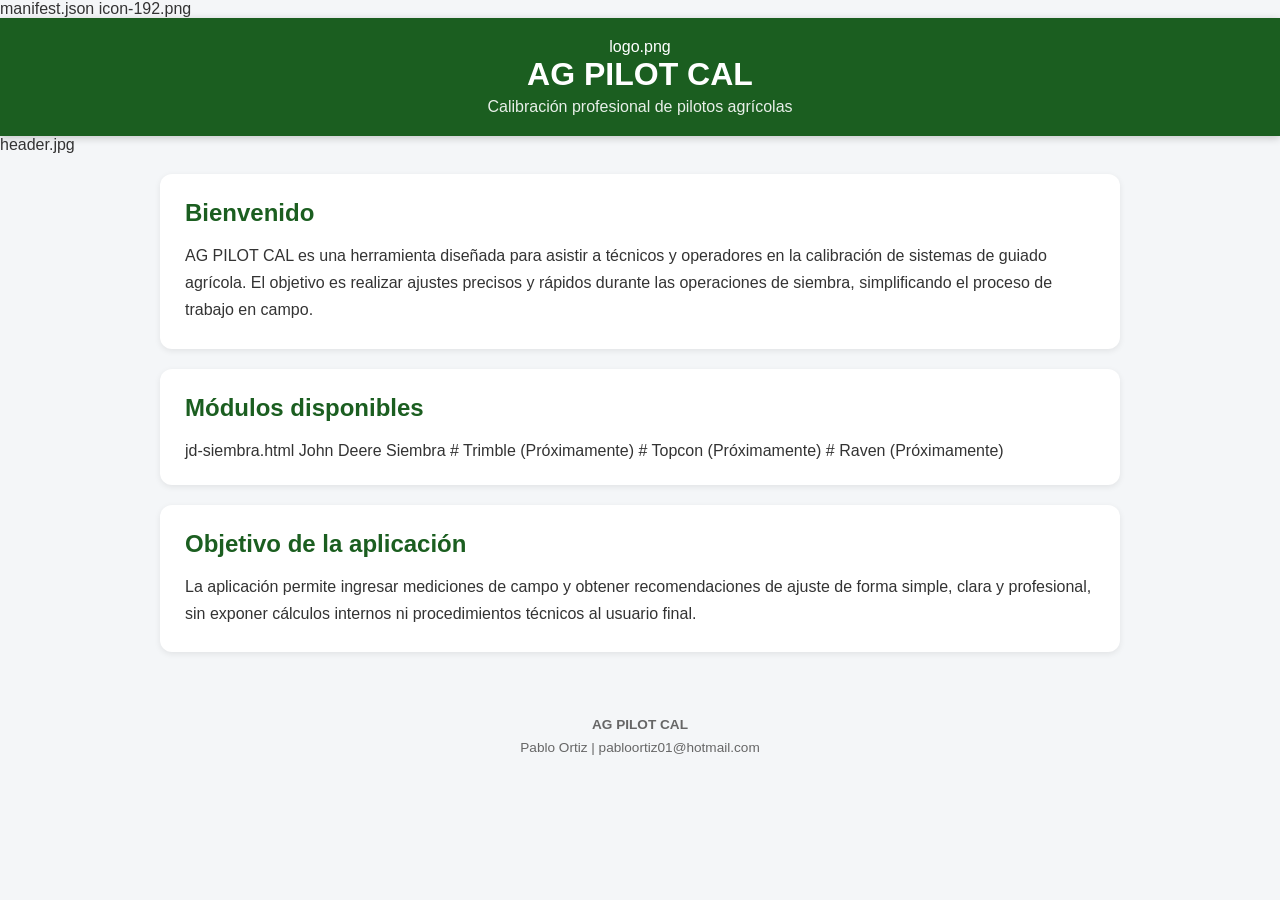
==== index.html @ e111115f "Refactor index.html for improved layout and styling Updated HTML structure and styles for AG PILOT C" ====
<!DOCTYPE html>
<html lang="es">
<head>
    <meta charset="UTF-8">
    <meta name="viewport" content="width=device-width, initial-scale=1.0">

    <title>AG PILOT CAL</title>

    <meta name="description" content="Herramienta profesional para calibración de pilotos agrícolas">
    <meta name="theme-color" content="#1b5e20">

    manifest.json
    icon-192.png

    <style>
        *{
            margin:0;
            padding:0;
            box-sizing:border-box;
        }

        body{
            font-family: Arial, Helvetica, sans-serif;
            background:#f4f6f8;
            color:#333;
        }

        header{
            background:#1b5e20;
            color:white;
            text-align:center;
            padding:20px;
            box-shadow:0 2px 8px rgba(0,0,0,0.2);
        }

        .logo{
            width:100px;
            height:auto;
            margin-bottom:10px;
        }

        header h1{
            font-size:2rem;
            margin-bottom:5px;
        }

        header p{
            font-size:1rem;
            opacity:0.9;
        }

        .hero{
            width:100%;
            max-height:350px;
            object-fit:cover;
            display:block;
        }

        main{
            max-width:1000px;
            margin:auto;
            padding:20px;
        }

        .card{
            background:white;
            border-radius:12px;
            padding:25px;
            margin-bottom:20px;
            box-shadow:0 2px 6px rgba(0,0,0,0.08);
        }

        .card h2{
            color:#1b5e20;
            margin-bottom:15px;
        }

        .card p{
            line-height:1.7;
        }

        .buttons{
            display:grid;
            grid-template-columns:repeat(auto-fit,minmax(250px,1fr));
            gap:15px;
            margin-top:20px;
        }

        .btn{
            display:block;
            text-decoration:none;
            text-align:center;
            background:#2e7d32;
            color:white;
            padding:18px;
            border-radius:10px;
            font-weight:bold;
            transition:0.3s;
        }

        .btn:hover{
            background:#1b5e20;
        }

        .btn.disabled{
            background:#9e9e9e;
            cursor:not-allowed;
        }

        footer{
            text-align:center;
            padding:25px;
            color:#666;
            font-size:0.85rem;
        }

        .contact{
            margin-top:8px;
        }

        @media(max-width:768px){

            header h1{
                font-size:1.6rem;
            }

            .card{
                padding:20px;
            }

        }
    </style>
</head>
<body>

<header>

    logo.png

    <h1>AG PILOT CAL</h1>

    <p>Calibración profesional de pilotos agrícolas</p>

</header>

header.jpg

<main>

    <section class="card">

        <h2>Bienvenido</h2>

        <p>
            AG PILOT CAL es una herramienta diseñada para asistir a técnicos
            y operadores en la calibración de sistemas de guiado agrícola.
            El objetivo es realizar ajustes precisos y rápidos durante las
            operaciones de siembra, simplificando el proceso de trabajo en campo.
        </p>

    </section>

    <section class="card">

        <h2>Módulos disponibles</h2>

        <div class="buttons">

            jd-siembra.html
                John Deere Siembra
            </a>

            #
                Trimble (Próximamente)
            </a>

            #
                Topcon (Próximamente)
            </a>

            #
                Raven (Próximamente)
            </a>

        </div>

    </section>

    <section class="card">

        <h2>Objetivo de la aplicación</h2>

        <p>
            La aplicación permite ingresar mediciones de campo y obtener
            recomendaciones de ajuste de forma simple, clara y profesional,
            sin exponer cálculos internos ni procedimientos técnicos al usuario final.
        </p>

    </section>

</main>

<footer>

    <div><strong>AG PILOT CAL</strong></div>

    <div class="contact">
        Pablo Ortiz | pabloortiz01@hotmail.com
    </div>

</footer>

<script>

if ('serviceWorker' in navigator) {
    window.addEventListener('load', () => {
        navigator.serviceWorker.register('./service-worker.js');
    });
}

</script>

</body>
</html>
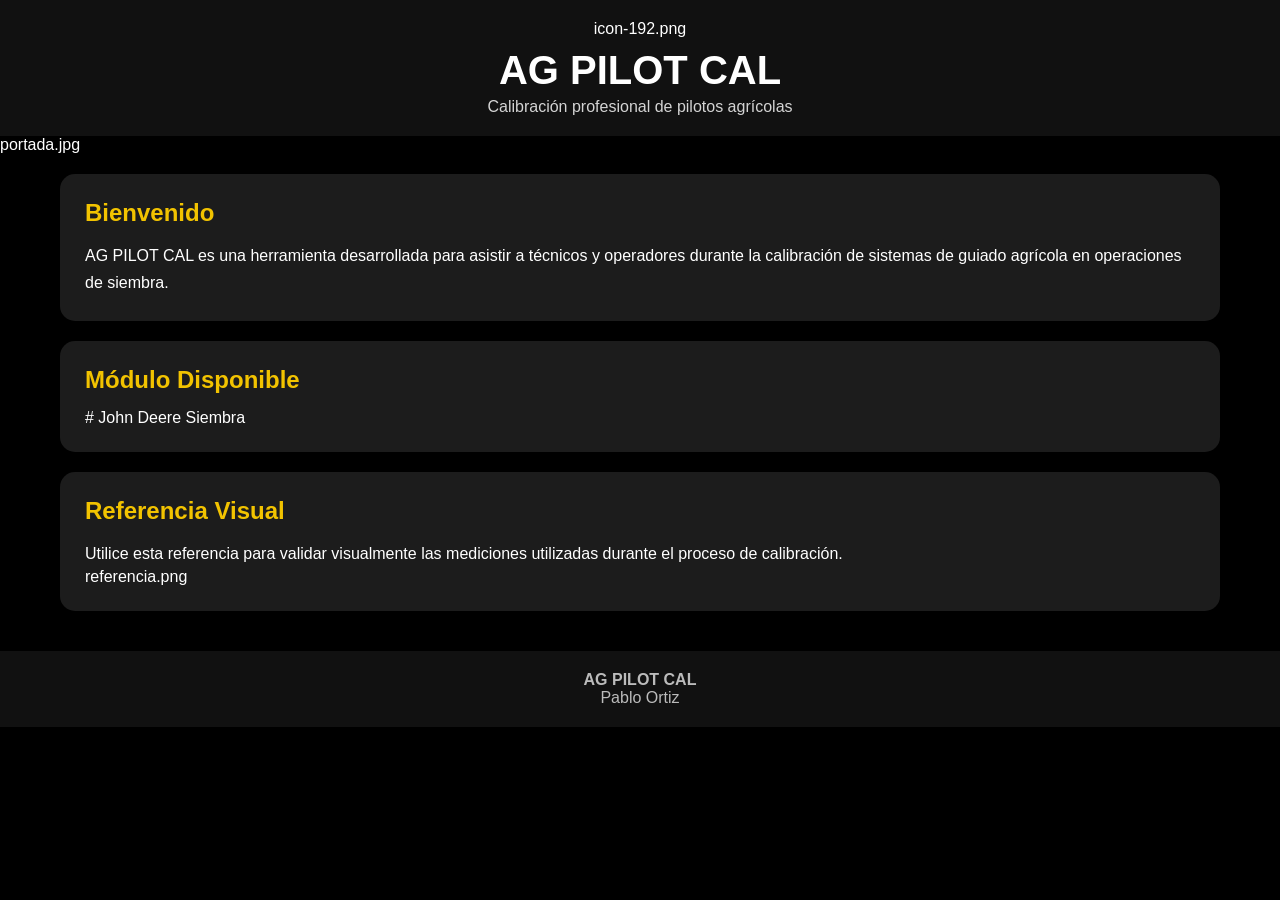
==== commit ad54b9f7: "Update index.html" ====
--- a/index.html
+++ b/index.html
@@ -1,223 +1,170 @@
 <!DOCTYPE html>
 <html lang="es">
 <head>
-    <meta charset="UTF-8">
-    <meta name="viewport" content="width=device-width, initial-scale=1.0">
+<meta charset="UTF-8">
+<meta name="viewport" content="width=device-width, initial-scale=1.0">
 
-    <title>AG PILOT CAL</title>
+<title>AG PILOT CAL</title>
 
-    <meta name="description" content="Herramienta profesional para calibración de pilotos agrícolas">
-    <meta name="theme-color" content="#1b5e20">
+<meta name="description" content="Herramienta profesional para calibración de pilotos agrícolas">
+<meta name="theme-color" content="#1b5e20">
 
-    manifest.json
-    icon-192.png
+<link rel="manifest" href="manifest.json">
+<link rel="icon" href="icon-192.png">
 
-    <style>
-        *{
-            margin:0;
-            padding:0;
-            box-sizing:border-box;
-        }
+<style>
+*{
+    margin:0;
+    padding:0;
+    box-sizing:border-box;
+}
 
-        body{
-            font-family: Arial, Helvetica, sans-serif;
-            background:#f4f6f8;
-            color:#333;
-        }
+body{
+    font-family:Arial,Helvetica,sans-serif;
+    background:#000;
+    color:#fff;
+}
 
-        header{
-            background:#1b5e20;
-            color:white;
-            text-align:center;
-            padding:20px;
-            box-shadow:0 2px 8px rgba(0,0,0,0.2);
-        }
+header{
+    text-align:center;
+    background:#111;
+    padding:20px;
+}
 
-        .logo{
-            width:100px;
-            height:auto;
-            margin-bottom:10px;
-        }
+.logo{
+    width:120px;
+    border-radius:20px;
+}
 
-        header h1{
-            font-size:2rem;
-            margin-bottom:5px;
-        }
+h1{
+    margin-top:10px;
+    font-size:2.5rem;
+}
 
-        header p{
-            font-size:1rem;
-            opacity:0.9;
-        }
+.subtitulo{
+    color:#d4d4d4;
+    margin-top:5px;
+}
 
-        .hero{
-            width:100%;
-            max-height:350px;
-            object-fit:cover;
-            display:block;
-        }
+.portada{
+    width:100%;
+    display:block;
+}
 
-        main{
-            max-width:1000px;
-            margin:auto;
-            padding:20px;
-        }
+main{
+    max-width:1200px;
+    margin:auto;
+    padding:20px;
+}
 
-        .card{
-            background:white;
-            border-radius:12px;
-            padding:25px;
-            margin-bottom:20px;
-            box-shadow:0 2px 6px rgba(0,0,0,0.08);
-        }
+.card{
+    background:#1c1c1c;
+    border-radius:15px;
+    padding:25px;
+    margin-bottom:20px;
+}
 
-        .card h2{
-            color:#1b5e20;
-            margin-bottom:15px;
-        }
+.card h2{
+    color:#f2c300;
+    margin-bottom:15px;
+}
 
-        .card p{
-            line-height:1.7;
-        }
+.card p{
+    line-height:1.7;
+}
 
-        .buttons{
-            display:grid;
-            grid-template-columns:repeat(auto-fit,minmax(250px,1fr));
-            gap:15px;
-            margin-top:20px;
-        }
+.boton{
+    display:block;
+    width:100%;
+    text-align:center;
+    background:#f2c300;
+    color:#000;
+    text-decoration:none;
+    font-weight:bold;
+    padding:18px;
+    border-radius:10px;
+    margin-top:15px;
+    font-size:1.1rem;
+}
 
-        .btn{
-            display:block;
-            text-decoration:none;
-            text-align:center;
-            background:#2e7d32;
-            color:white;
-            padding:18px;
-            border-radius:10px;
-            font-weight:bold;
-            transition:0.3s;
-        }
+.referencia{
+    width:100%;
+    border-radius:10px;
+    margin-top:20px;
+}
 
-        .btn:hover{
-            background:#1b5e20;
-        }
+footer{
+    text-align:center;
+    padding:20px;
+    color:#bbb;
+    background:#111;
+}
+</style>
+</head>
 
-        .btn.disabled{
-            background:#9e9e9e;
-            cursor:not-allowed;
-        }
-
-        footer{
-            text-align:center;
-            padding:25px;
-            color:#666;
-            font-size:0.85rem;
-        }
-
-        .contact{
-            margin-top:8px;
-        }
-
-        @media(max-width:768px){
-
-            header h1{
-                font-size:1.6rem;
-            }
-
-            .card{
-                padding:20px;
-            }
-
-        }
-    </style>
-</head>
 <body>
 
 <header>
 
-    logo.png
+icon-192.png
 
-    <h1>AG PILOT CAL</h1>
+<h1>AG PILOT CAL</h1>
 
-    <p>Calibración profesional de pilotos agrícolas</p>
+<p class="subtitulo">
+Calibración profesional de pilotos agrícolas
+</p>
 
 </header>
 
-header.jpg
+portada.jpg
 
 <main>
 
-    <section class="card">
+<div class="card">
 
-        <h2>Bienvenido</h2>
+<h2>Bienvenido</h2>
 
-        <p>
-            AG PILOT CAL es una herramienta diseñada para asistir a técnicos
-            y operadores en la calibración de sistemas de guiado agrícola.
-            El objetivo es realizar ajustes precisos y rápidos durante las
-            operaciones de siembra, simplificando el proceso de trabajo en campo.
-        </p>
+<p>
+AG PILOT CAL es una herramienta desarrollada para asistir a técnicos y operadores durante la calibración de sistemas de guiado agrícola en operaciones de siembra.
+</p>
 
-    </section>
+</div>
 
-    <section class="card">
+<div class="card">
 
-        <h2>Módulos disponibles</h2>
+<h2>Módulo Disponible</h2>
 
-        <div class="buttons">
+#
+John Deere Siembra
+</a>
 
-            jd-siembra.html
-                John Deere Siembra
-            </a>
+</div>
 
-            #
-                Trimble (Próximamente)
-            </a>
+<div class="card">
 
-            #
-                Topcon (Próximamente)
-            </a>
+<h2>Referencia Visual</h2>
 
-            #
-                Raven (Próximamente)
-            </a>
+<p>
+Utilice esta referencia para validar visualmente las mediciones utilizadas durante el proceso de calibración.
+</p>
 
-        </div>
+referencia.png
 
-    </section>
-
-    <section class="card">
-
-        <h2>Objetivo de la aplicación</h2>
-
-        <p>
-            La aplicación permite ingresar mediciones de campo y obtener
-            recomendaciones de ajuste de forma simple, clara y profesional,
-            sin exponer cálculos internos ni procedimientos técnicos al usuario final.
-        </p>
-
-    </section>
+</div>
 
 </main>
 
 <footer>
 
-    <div><strong>AG PILOT CAL</strong></div>
-
-    <div class="contact">
-        Pablo Ortiz | pabloortiz01@hotmail.com
-    </div>
+<strong>AG PILOT CAL</strong><br>
+Pablo Ortiz
 
 </footer>
 
 <script>
-
 if ('serviceWorker' in navigator) {
-    window.addEventListener('load', () => {
-        navigator.serviceWorker.register('./service-worker.js');
-    });
+    navigator.serviceWorker.register('service-worker.js');
 }
-
 </script>
 
 </body>
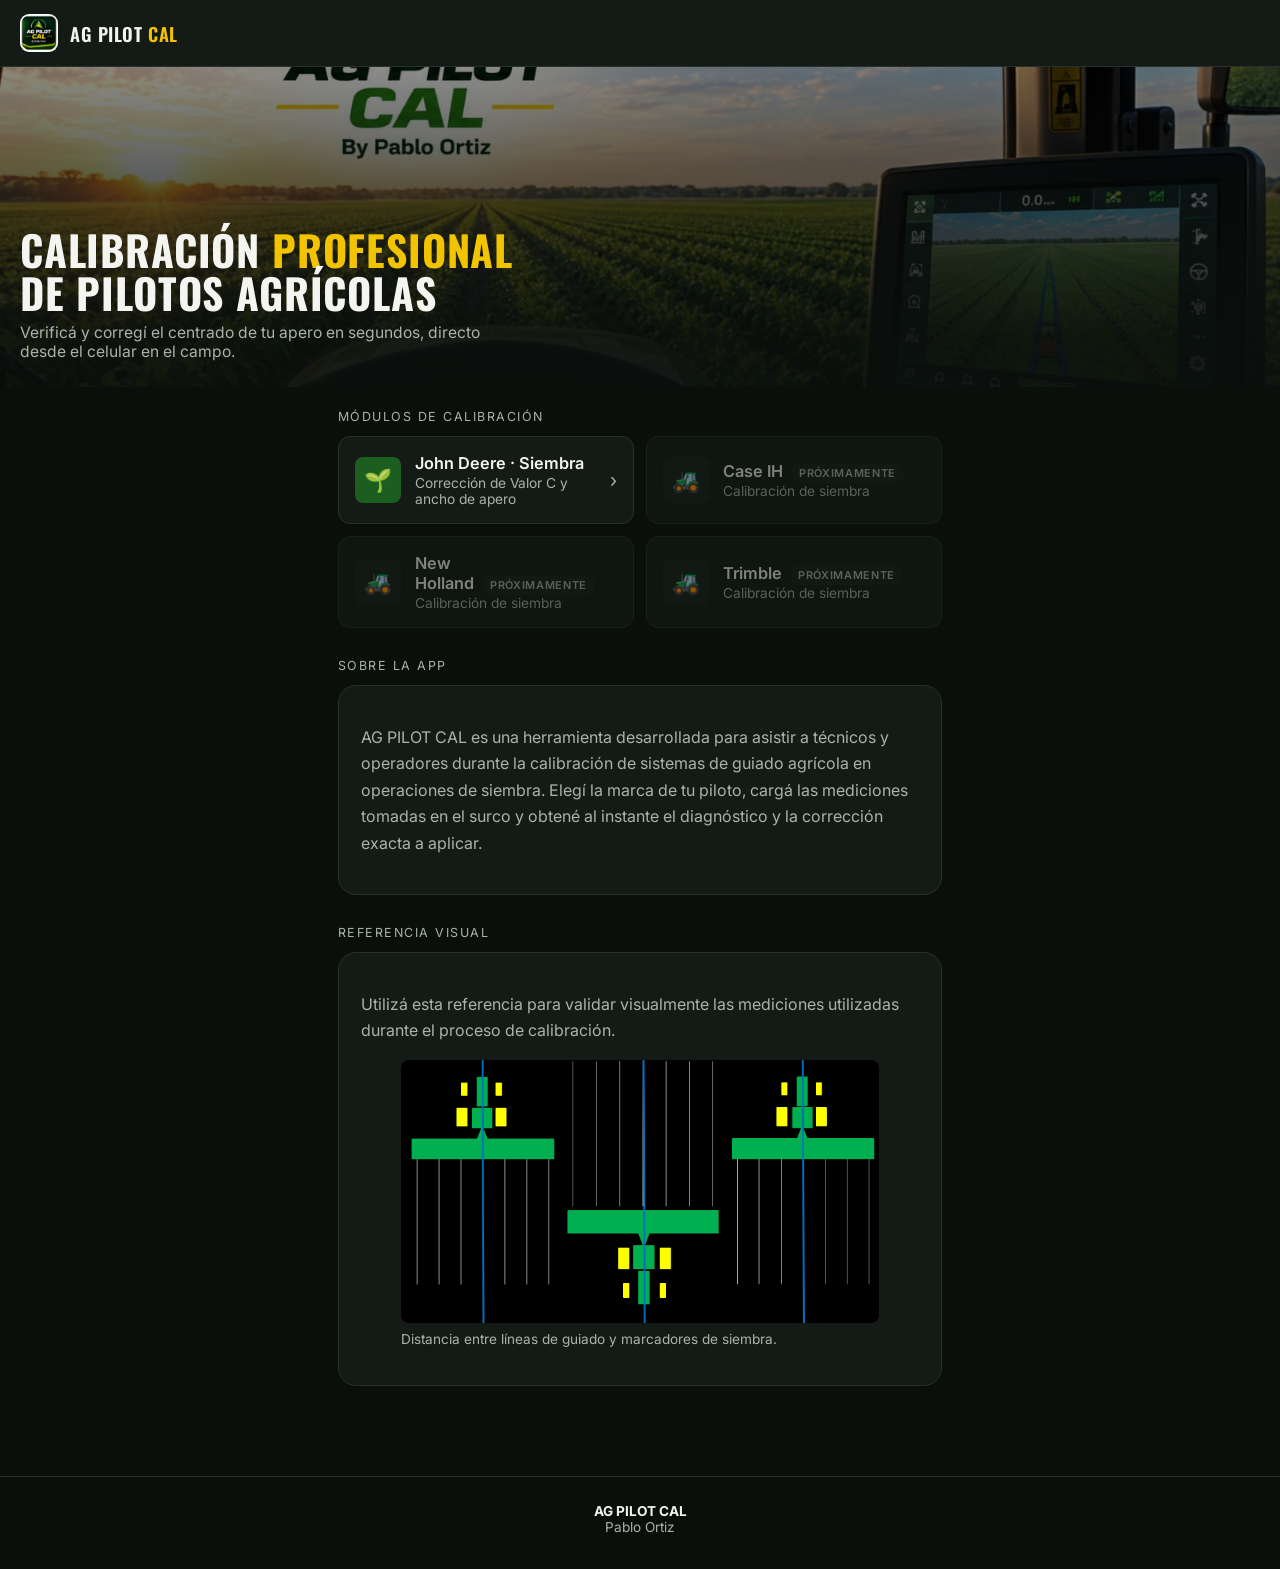
==== commit c3885dfe: "Add files via upload" ====
--- a/index.html
+++ b/index.html
@@ -1,171 +1,126 @@
-<!DOCTYPE html>
-<html lang="es">
-<head>
-<meta charset="UTF-8">
-<meta name="viewport" content="width=device-width, initial-scale=1.0">
-
-<title>AG PILOT CAL</title>
-
-<meta name="description" content="Herramienta profesional para calibración de pilotos agrícolas">
-<meta name="theme-color" content="#1b5e20">
-
-<link rel="manifest" href="manifest.json">
-<link rel="icon" href="icon-192.png">
-
-<style>
-*{
-    margin:0;
-    padding:0;
-    box-sizing:border-box;
-}
-
-body{
-    font-family:Arial,Helvetica,sans-serif;
-    background:#000;
-    color:#fff;
-}
-
-header{
-    text-align:center;
-    background:#111;
-    padding:20px;
-}
-
-.logo{
-    width:120px;
-    border-radius:20px;
-}
-
-h1{
-    margin-top:10px;
-    font-size:2.5rem;
-}
-
-.subtitulo{
-    color:#d4d4d4;
-    margin-top:5px;
-}
-
-.portada{
-    width:100%;
-    display:block;
-}
-
-main{
-    max-width:1200px;
-    margin:auto;
-    padding:20px;
-}
-
-.card{
-    background:#1c1c1c;
-    border-radius:15px;
-    padding:25px;
-    margin-bottom:20px;
-}
-
-.card h2{
-    color:#f2c300;
-    margin-bottom:15px;
-}
-
-.card p{
-    line-height:1.7;
-}
-
-.boton{
-    display:block;
-    width:100%;
-    text-align:center;
-    background:#f2c300;
-    color:#000;
-    text-decoration:none;
-    font-weight:bold;
-    padding:18px;
-    border-radius:10px;
-    margin-top:15px;
-    font-size:1.1rem;
-}
-
-.referencia{
-    width:100%;
-    border-radius:10px;
-    margin-top:20px;
-}
-
-footer{
-    text-align:center;
-    padding:20px;
-    color:#bbb;
-    background:#111;
-}
-</style>
-</head>
-
-<body>
-
-<header>
-
-icon-192.png
-
-<h1>AG PILOT CAL</h1>
-
-<p class="subtitulo">
-Calibración profesional de pilotos agrícolas
-</p>
-
-</header>
-
-portada.jpg
-
-<main>
-
-<div class="card">
-
-<h2>Bienvenido</h2>
-
-<p>
-AG PILOT CAL es una herramienta desarrollada para asistir a técnicos y operadores durante la calibración de sistemas de guiado agrícola en operaciones de siembra.
-</p>
-
-</div>
-
-<div class="card">
-
-<h2>Módulo Disponible</h2>
-
-#
-John Deere Siembra
-</a>
-
-</div>
-
-<div class="card">
-
-<h2>Referencia Visual</h2>
-
-<p>
-Utilice esta referencia para validar visualmente las mediciones utilizadas durante el proceso de calibración.
-</p>
-
-referencia.png
-
-</div>
-
-</main>
-
-<footer>
-
-<strong>AG PILOT CAL</strong><br>
-Pablo Ortiz
-
-</footer>
-
-<script>
-if ('serviceWorker' in navigator) {
-    navigator.serviceWorker.register('service-worker.js');
-}
-</script>
-
-</body>
-</html>
+<!DOCTYPE html>
+<html lang="es">
+<head>
+<meta charset="UTF-8">
+<meta name="viewport" content="width=device-width, initial-scale=1.0, viewport-fit=cover">
+<title>AG PILOT CAL — Calibración de Pilotos Agrícolas</title>
+<meta name="description" content="Herramienta profesional para calibración de pilotos agrícolas en operaciones de siembra.">
+
+<!-- PWA -->
+<meta name="theme-color" content="#0a0f0c">
+<link rel="manifest" href="manifest.json">
+<link rel="icon" href="img/favicon.png">
+<link rel="apple-touch-icon" href="img/apple-touch-icon.png">
+<meta name="apple-mobile-web-app-capable" content="yes">
+<meta name="apple-mobile-web-app-status-bar-style" content="black-translucent">
+<meta name="apple-mobile-web-app-title" content="AG PILOT CAL">
+
+<!-- social preview -->
+<meta property="og:title" content="AG PILOT CAL">
+<meta property="og:description" content="Calibración profesional de pilotos agrícolas.">
+<meta property="og:image" content="img/portada.jpg">
+<meta property="og:type" content="website">
+
+<link rel="preconnect" href="https://fonts.googleapis.com">
+<link rel="preconnect" href="https://fonts.gstatic.com" crossorigin>
+<link href="https://fonts.googleapis.com/css2?family=Oswald:wght@500;600;700&family=Inter:wght@400;500;600&display=swap" rel="stylesheet">
+
+<link rel="stylesheet" href="css/style.css">
+</head>
+<body>
+
+<header class="topbar">
+  <img src="img/icon-192.png" alt="AG PILOT CAL">
+  <div class="brand">AG PILOT <span>CAL</span></div>
+</header>
+
+<div class="hero">
+  <img src="img/portada.jpg" alt="Cabina de tractor con pantalla de guiado agrícola">
+  <div class="hero-copy">
+    <h1>Calibración <span class="accent">profesional</span><br>de pilotos agrícolas</h1>
+    <p>Verificá y corregí el centrado de tu apero en segundos, directo desde el celular en el campo.</p>
+  </div>
+</div>
+
+<main>
+
+  <section>
+    <div class="section-title">MÓDULOS DE CALIBRACIÓN</div>
+    <div class="modules">
+
+      <a class="module-card active" href="modules/john-deere-siembra.html">
+        <div class="icon">🌱</div>
+        <div class="info">
+          <div class="name">John Deere · Siembra</div>
+          <div class="desc">Corrección de Valor C y ancho de apero</div>
+        </div>
+        <div class="chevron">›</div>
+      </a>
+
+      <div class="module-card disabled">
+        <div class="icon">🚜</div>
+        <div class="info">
+          <div class="name">Case IH<span class="badge">Próximamente</span></div>
+          <div class="desc">Calibración de siembra</div>
+        </div>
+      </div>
+
+      <div class="module-card disabled">
+        <div class="icon">🚜</div>
+        <div class="info">
+          <div class="name">New Holland<span class="badge">Próximamente</span></div>
+          <div class="desc">Calibración de siembra</div>
+        </div>
+      </div>
+
+      <div class="module-card disabled">
+        <div class="icon">🚜</div>
+        <div class="info">
+          <div class="name">Trimble<span class="badge">Próximamente</span></div>
+          <div class="desc">Calibración de siembra</div>
+        </div>
+      </div>
+
+    </div>
+  </section>
+
+  <section>
+    <div class="section-title">SOBRE LA APP</div>
+    <div class="card">
+      <p>
+        AG PILOT CAL es una herramienta desarrollada para asistir a técnicos y operadores
+        durante la calibración de sistemas de guiado agrícola en operaciones de siembra.
+        Elegí la marca de tu piloto, cargá las mediciones tomadas en el surco y obtené
+        al instante el diagnóstico y la corrección exacta a aplicar.
+      </p>
+    </div>
+  </section>
+
+  <section>
+    <div class="section-title">REFERENCIA VISUAL</div>
+    <div class="card">
+      <p>Utilizá esta referencia para validar visualmente las mediciones utilizadas durante el proceso de calibración.</p>
+      <figure>
+        <img src="img/referencia.png" alt="Esquema de referencia de medición de surcos y marcadores">
+        <figcaption>Distancia entre líneas de guiado y marcadores de siembra.</figcaption>
+      </figure>
+    </div>
+  </section>
+
+</main>
+
+<footer>
+  <strong>AG PILOT CAL</strong><br>
+  Pablo Ortiz
+</footer>
+
+<script>
+if ('serviceWorker' in navigator) {
+  window.addEventListener('load', () => {
+    navigator.serviceWorker.register('service-worker.js');
+  });
+}
+</script>
+
+</body>
+</html>
--- a/css/style.css
+++ b/css/style.css
@@ -0,0 +1,300 @@
+/* ============================================
+   AG PILOT CAL — design tokens
+   ============================================ */
+:root{
+  --bg:            #0a0f0c;
+  --surface:       #141b16;
+  --surface-2:     #1b241d;
+  --border:        #263129;
+
+  --primary:       #1b5e20;
+  --primary-light: #2e8b34;
+  --accent:        #f2c300;
+  --accent-dim:    #c9a300;
+
+  --text:          #f4f5f1;
+  --text-dim:      #a9b3ac;
+
+  --success:       #48c05c;
+  --warning:       #ffab2e;
+  --danger:        #ff5a52;
+
+  --radius-lg: 18px;
+  --radius-md: 12px;
+  --radius-sm: 8px;
+
+  --shadow: 0 10px 30px rgba(0,0,0,.45);
+}
+
+*{ box-sizing:border-box; }
+
+html,body{
+  margin:0;
+  padding:0;
+  background:var(--bg);
+  color:var(--text);
+  font-family:'Inter',-apple-system,BlinkMacSystemFont,'Segoe UI',Roboto,sans-serif;
+  -webkit-tap-highlight-color:transparent;
+}
+
+h1,h2,h3,.brand-word{
+  font-family:'Oswald','Inter',sans-serif;
+  text-transform:uppercase;
+  letter-spacing:.02em;
+  margin:0;
+}
+
+a{ color:inherit; }
+
+img{ max-width:100%; display:block; }
+
+/* ---------- top nav ---------- */
+.topbar{
+  display:flex;
+  align-items:center;
+  gap:12px;
+  padding:14px 20px;
+  background:var(--surface);
+  border-bottom:1px solid var(--border);
+  position:sticky;
+  top:0;
+  z-index:10;
+}
+.topbar img{
+  width:38px;
+  height:38px;
+  border-radius:9px;
+}
+.topbar .brand{
+  font-family:'Oswald',sans-serif;
+  font-size:1.15rem;
+  font-weight:600;
+  letter-spacing:.03em;
+}
+.topbar .brand span{ color:var(--accent); }
+.topbar .back{
+  margin-left:auto;
+  font-size:.9rem;
+  color:var(--text-dim);
+  text-decoration:none;
+  border:1px solid var(--border);
+  padding:8px 14px;
+  border-radius:999px;
+}
+
+/* ---------- hero ---------- */
+.hero{
+  position:relative;
+  overflow:hidden;
+}
+.hero img{
+  width:100%;
+  height:min(52vw,320px);
+  object-fit:cover;
+  object-position:center 40%;
+  filter:brightness(.55);
+}
+.hero-copy{
+  position:absolute;
+  inset:0;
+  display:flex;
+  flex-direction:column;
+  justify-content:flex-end;
+  padding:22px 20px 26px;
+  background:linear-gradient(180deg,rgba(10,15,12,0) 0%,rgba(10,15,12,.9) 85%);
+}
+.hero-copy h1{
+  font-size:clamp(1.7rem,6vw,2.6rem);
+  line-height:1.05;
+}
+.hero-copy .accent{ color:var(--accent); }
+.hero-copy p{
+  margin:8px 0 0;
+  color:var(--text-dim);
+  font-size:.98rem;
+  max-width:46ch;
+}
+
+/* ---------- layout ---------- */
+main{
+  max-width:640px;
+  margin:0 auto;
+  padding:22px 18px 60px;
+}
+section{ margin-bottom:30px; }
+.section-title{
+  font-size:.78rem;
+  color:var(--text-dim);
+  letter-spacing:.12em;
+  margin-bottom:12px;
+}
+
+/* ---------- module cards ---------- */
+.modules{
+  display:grid;
+  grid-template-columns:1fr;
+  gap:12px;
+}
+.module-card{
+  display:flex;
+  align-items:center;
+  gap:14px;
+  background:var(--surface);
+  border:1px solid var(--border);
+  border-radius:var(--radius-md);
+  padding:16px;
+  text-decoration:none;
+  color:var(--text);
+  transition:border-color .15s ease, transform .15s ease;
+}
+.module-card:active{ transform:scale(.98); }
+.module-card.active:hover{ border-color:var(--primary-light); }
+.module-card .icon{
+  width:46px;
+  height:46px;
+  border-radius:var(--radius-sm);
+  background:var(--primary);
+  display:flex;
+  align-items:center;
+  justify-content:center;
+  font-size:1.4rem;
+  flex-shrink:0;
+}
+.module-card .info{ flex:1; min-width:0; }
+.module-card .info .name{
+  font-weight:600;
+  font-size:1.02rem;
+}
+.module-card .info .desc{
+  color:var(--text-dim);
+  font-size:.86rem;
+  margin-top:2px;
+}
+.module-card .chevron{ color:var(--text-dim); font-size:1.2rem; }
+
+.module-card.disabled{
+  opacity:.5;
+  cursor:default;
+  pointer-events:none;
+}
+.module-card.disabled .icon{ background:var(--surface-2); }
+.module-card .badge{
+  font-size:.68rem;
+  letter-spacing:.06em;
+  text-transform:uppercase;
+  background:var(--surface-2);
+  color:var(--text-dim);
+  padding:3px 8px;
+  border-radius:999px;
+  margin-left:8px;
+}
+
+/* ---------- generic card ---------- */
+.card{
+  background:var(--surface);
+  border:1px solid var(--border);
+  border-radius:var(--radius-lg);
+  padding:22px;
+}
+.card p{
+  line-height:1.65;
+  color:var(--text-dim);
+}
+.card + .card{ margin-top:16px; }
+.card img{ border-radius:var(--radius-sm); margin-top:14px; }
+.card figcaption{
+  color:var(--text-dim);
+  font-size:.85rem;
+  margin-top:8px;
+}
+
+/* ---------- footer ---------- */
+footer{
+  text-align:center;
+  padding:26px 20px 34px;
+  color:var(--text-dim);
+  font-size:.85rem;
+  border-top:1px solid var(--border);
+}
+footer strong{ color:var(--text); }
+
+/* ---------- form controls (calibration tool) ---------- */
+label{
+  display:block;
+  font-size:.85rem;
+  color:var(--text-dim);
+  margin:16px 0 6px;
+}
+select, input[type="number"]{
+  width:100%;
+  padding:14px;
+  font-size:1.05rem;
+  border:1px solid var(--border);
+  background:var(--surface-2);
+  color:var(--text);
+  border-radius:var(--radius-sm);
+}
+select:focus, input:focus{
+  outline:2px solid var(--primary-light);
+  outline-offset:1px;
+}
+
+button.primary{
+  width:100%;
+  padding:17px;
+  background:var(--accent);
+  color:#1a1400;
+  font-family:'Oswald',sans-serif;
+  font-size:1.15rem;
+  letter-spacing:.03em;
+  text-transform:uppercase;
+  font-weight:600;
+  border:none;
+  border-radius:var(--radius-sm);
+  cursor:pointer;
+  margin-top:22px;
+}
+button.primary:active{ background:var(--accent-dim); }
+
+.result{ display:none; margin-top:20px; }
+.status-line{
+  font-family:'Oswald',sans-serif;
+  font-size:1.25rem;
+  letter-spacing:.01em;
+}
+.status-ok{ color:var(--success); }
+.status-warn{ color:var(--warning); }
+
+.box{
+  background:var(--surface-2);
+  border:1px solid var(--border);
+  border-radius:var(--radius-sm);
+  padding:14px 16px;
+  margin-top:12px;
+}
+.box b{
+  display:block;
+  font-size:.78rem;
+  letter-spacing:.06em;
+  text-transform:uppercase;
+  color:var(--text-dim);
+  margin-bottom:6px;
+}
+.box .value{ font-size:1.3rem; font-weight:600; }
+
+.action-list{
+  background:var(--surface-2);
+  border-radius:var(--radius-sm);
+  padding:16px;
+  margin-top:16px;
+  line-height:1.8;
+}
+.action-list h3{
+  font-size:.9rem;
+  color:var(--accent);
+  margin-bottom:8px;
+}
+
+@media (min-width:520px){
+  .modules{ grid-template-columns:1fr 1fr; }
+}
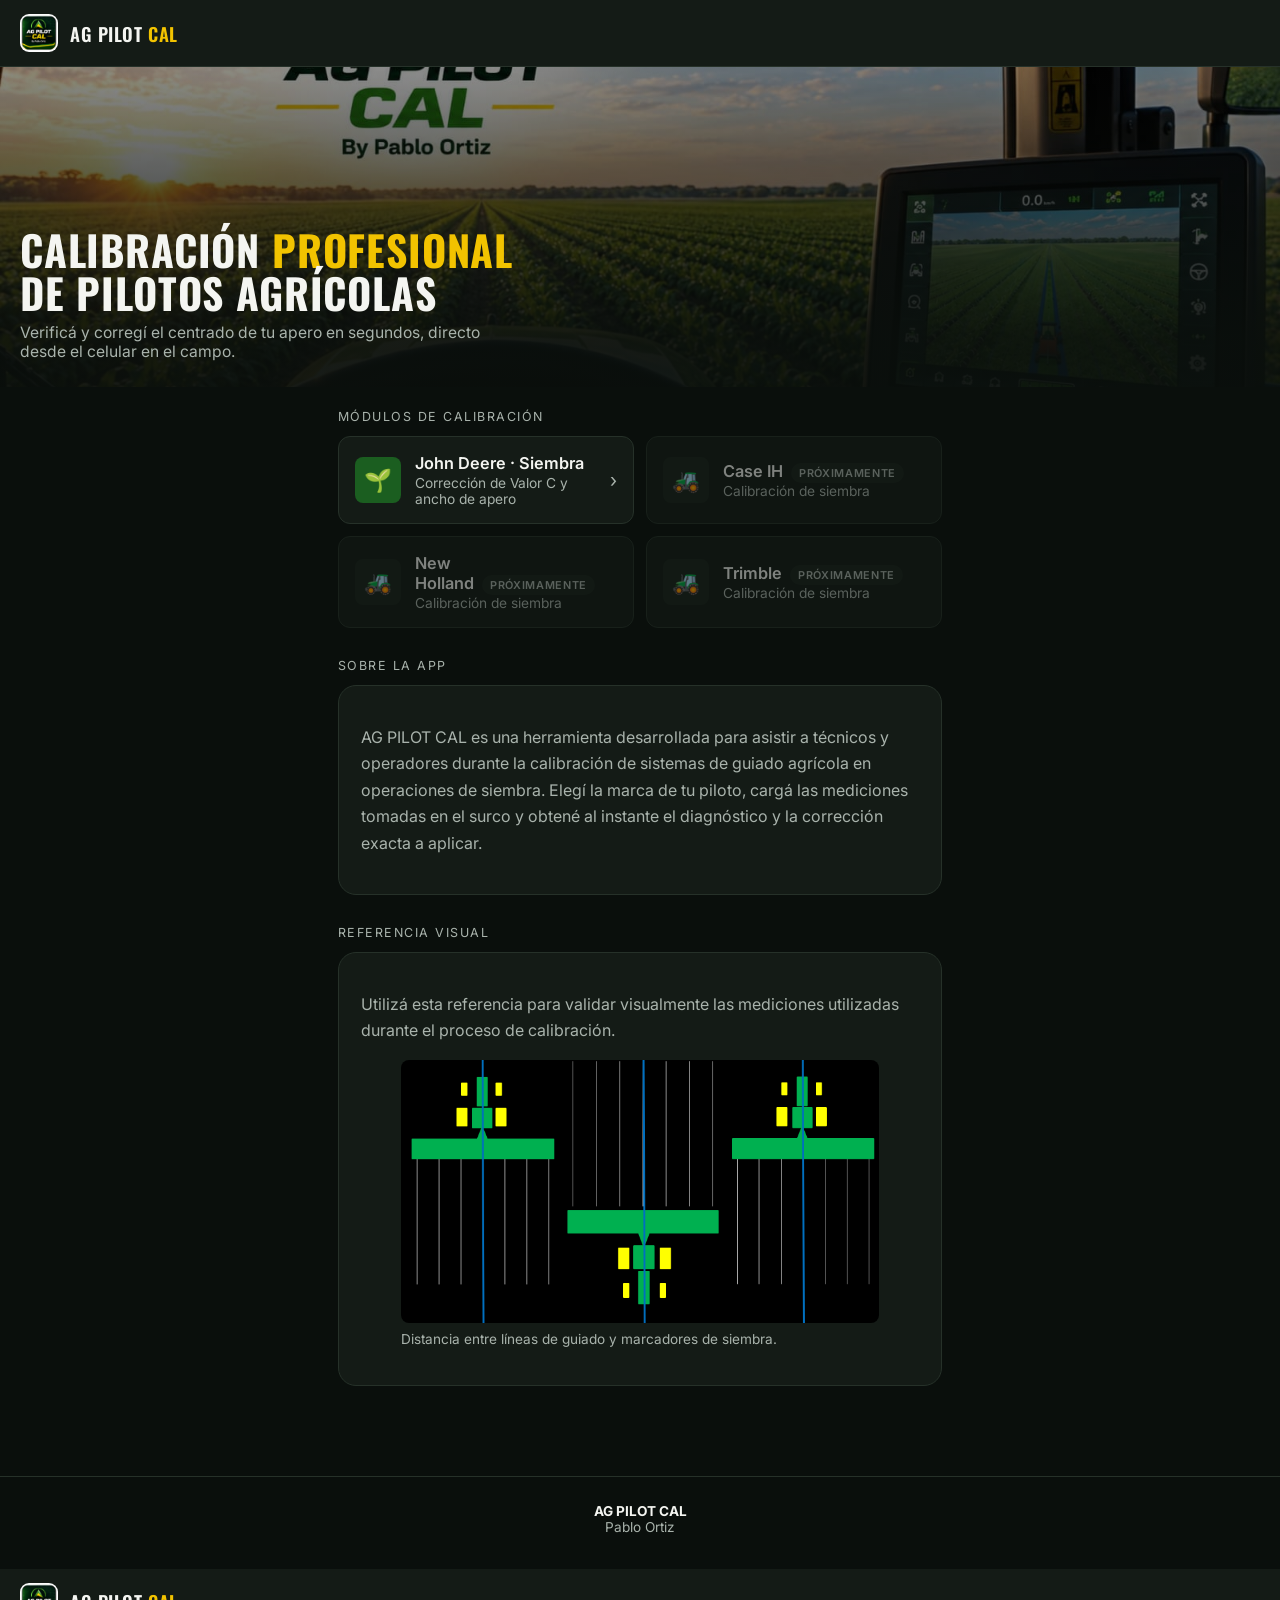
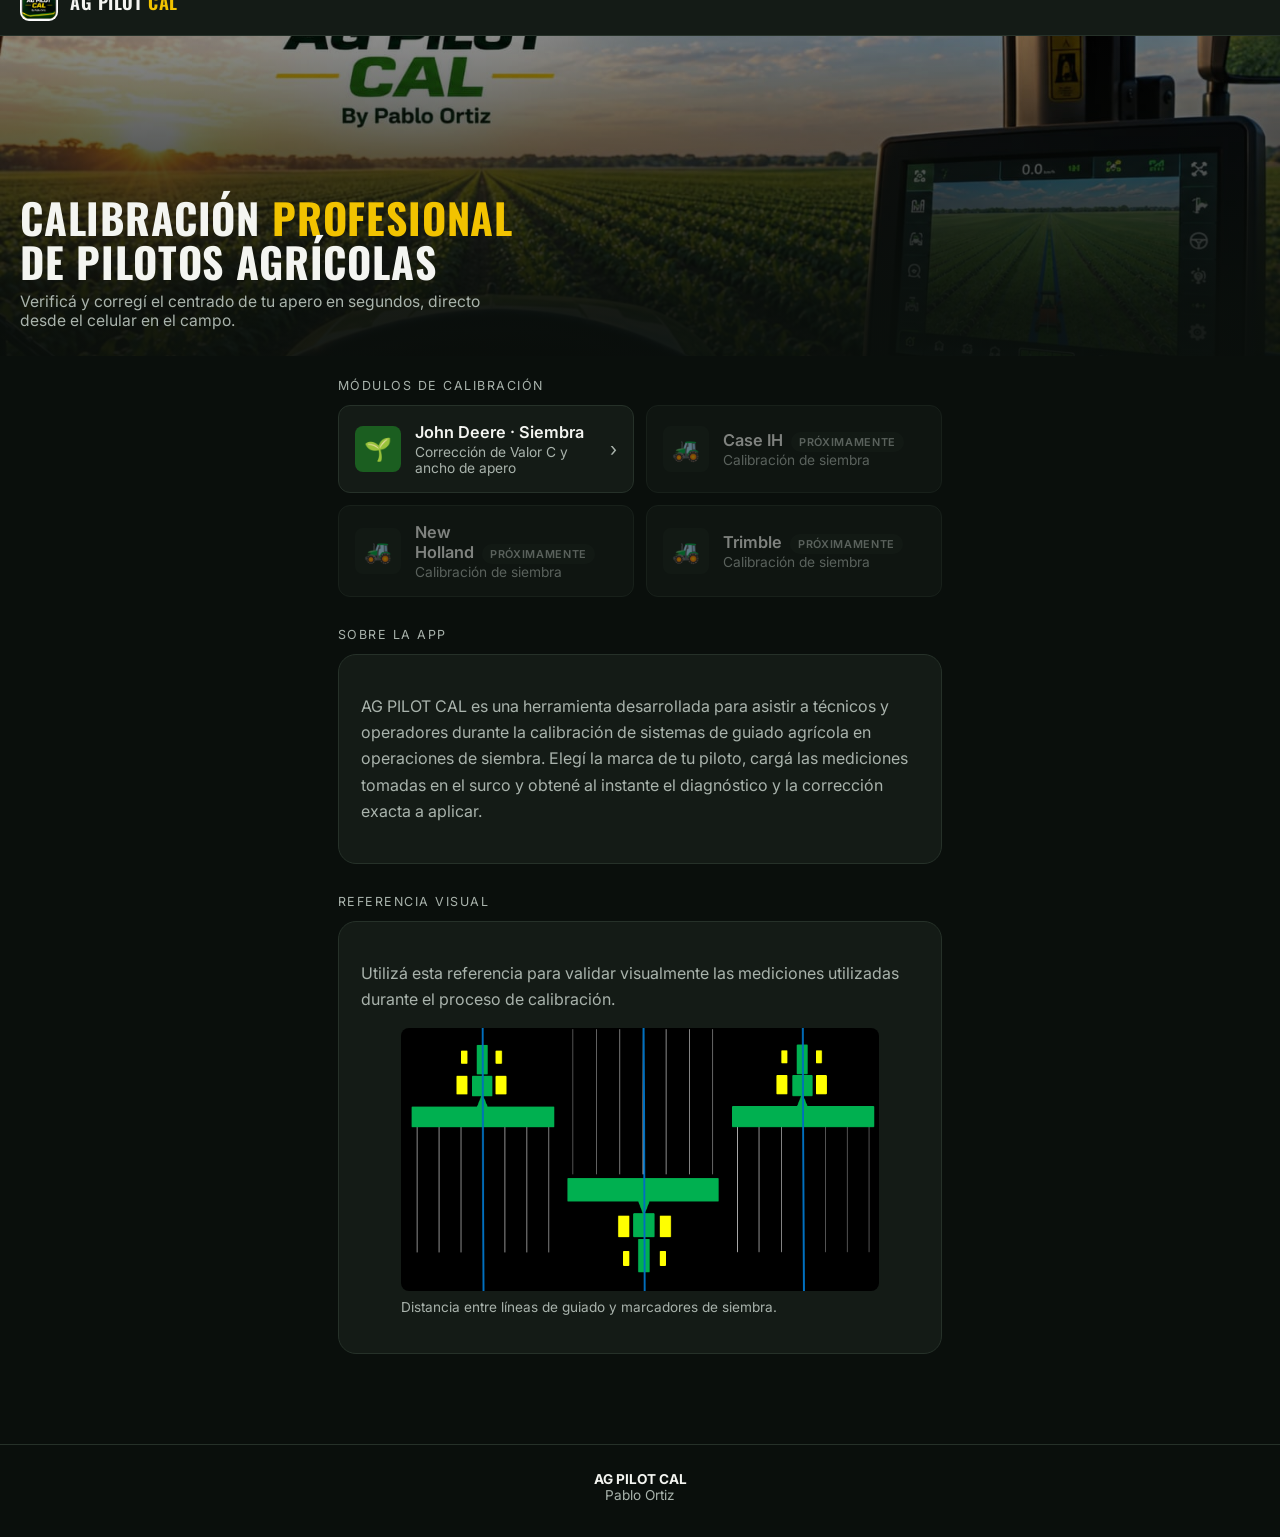
==== commit 59ad99da: "Fix HTML structure and add meta tags for PWA" ====
--- a/index.html
+++ b/index.html
@@ -1,4 +1,14 @@
 <!DOCTYPE html>
+<html lang="es">
+<head>
+<meta charset="UTF-8">
+<meta name="viewport" content="width=device-width, initial-scale=1.0, viewport-fit=cover">
+<title>AG PILOT CAL — Calibración de Pilotos Agrícolas</title>
+<meta name="description" content="Herramienta profesional para calibración de pilotos agrícolas en operaciones de siembra.">
+
+<!-- PWA -->
+<meta name="theme-color" content="#0a0f0c">
+<link rel="manifest" href="manifest.json"><!DOCTYPE html>
 <html lang="es">
 <head>
 <meta charset="UTF-8">
@@ -124,3 +134,119 @@
 
 </body>
 </html>
+
+<link rel="icon" href="img/favicon.png">
+<link rel="apple-touch-icon" href="img/apple-touch-icon.png">
+<meta name="apple-mobile-web-app-capable" content="yes">
+<meta name="apple-mobile-web-app-status-bar-style" content="black-translucent">
+<meta name="apple-mobile-web-app-title" content="AG PILOT CAL">
+
+<!-- social preview -->
+<meta property="og:title" content="AG PILOT CAL">
+<meta property="og:description" content="Calibración profesional de pilotos agrícolas.">
+<meta property="og:image" content="img/portada.jpg">
+<meta property="og:type" content="website">
+
+<link rel="preconnect" href="https://fonts.googleapis.com">
+<link rel="preconnect" href="https://fonts.gstatic.com" crossorigin>
+<link href="https://fonts.googleapis.com/css2?family=Oswald:wght@500;600;700&family=Inter:wght@400;500;600&display=swap" rel="stylesheet">
+
+<link rel="stylesheet" href="css/style.css">
+</head>
+<body>
+
+<header class="topbar">
+  <img src="img/icon-192.png" alt="AG PILOT CAL">
+  <div class="brand">AG PILOT <span>CAL</span></div>
+</header>
+
+<div class="hero">
+  <img src="img/portada.jpg" alt="Cabina de tractor con pantalla de guiado agrícola">
+  <div class="hero-copy">
+    <h1>Calibración <span class="accent">profesional</span><br>de pilotos agrícolas</h1>
+    <p>Verificá y corregí el centrado de tu apero en segundos, directo desde el celular en el campo.</p>
+  </div>
+</div>
+
+<main>
+
+  <section>
+    <div class="section-title">MÓDULOS DE CALIBRACIÓN</div>
+    <div class="modules">
+
+      <a class="module-card active" href="modules/john-deere-siembra.html">
+        <div class="icon">🌱</div>
+        <div class="info">
+          <div class="name">John Deere · Siembra</div>
+          <div class="desc">Corrección de Valor C y ancho de apero</div>
+        </div>
+        <div class="chevron">›</div>
+      </a>
+
+      <div class="module-card disabled">
+        <div class="icon">🚜</div>
+        <div class="info">
+          <div class="name">Case IH<span class="badge">Próximamente</span></div>
+          <div class="desc">Calibración de siembra</div>
+        </div>
+      </div>
+
+      <div class="module-card disabled">
+        <div class="icon">🚜</div>
+        <div class="info">
+          <div class="name">New Holland<span class="badge">Próximamente</span></div>
+          <div class="desc">Calibración de siembra</div>
+        </div>
+      </div>
+
+      <div class="module-card disabled">
+        <div class="icon">🚜</div>
+        <div class="info">
+          <div class="name">Trimble<span class="badge">Próximamente</span></div>
+          <div class="desc">Calibración de siembra</div>
+        </div>
+      </div>
+
+    </div>
+  </section>
+
+  <section>
+    <div class="section-title">SOBRE LA APP</div>
+    <div class="card">
+      <p>
+        AG PILOT CAL es una herramienta desarrollada para asistir a técnicos y operadores
+        durante la calibración de sistemas de guiado agrícola en operaciones de siembra.
+        Elegí la marca de tu piloto, cargá las mediciones tomadas en el surco y obtené
+        al instante el diagnóstico y la corrección exacta a aplicar.
+      </p>
+    </div>
+  </section>
+
+  <section>
+    <div class="section-title">REFERENCIA VISUAL</div>
+    <div class="card">
+      <p>Utilizá esta referencia para validar visualmente las mediciones utilizadas durante el proceso de calibración.</p>
+      <figure>
+        <img src="img/referencia.png" alt="Esquema de referencia de medición de surcos y marcadores">
+        <figcaption>Distancia entre líneas de guiado y marcadores de siembra.</figcaption>
+      </figure>
+    </div>
+  </section>
+
+</main>
+
+<footer>
+  <strong>AG PILOT CAL</strong><br>
+  Pablo Ortiz
+</footer>
+
+<script>
+if ('serviceWorker' in navigator) {
+  window.addEventListener('load', () => {
+    navigator.serviceWorker.register('service-worker.js');
+  });
+}
+</script>
+
+</body>
+</html>
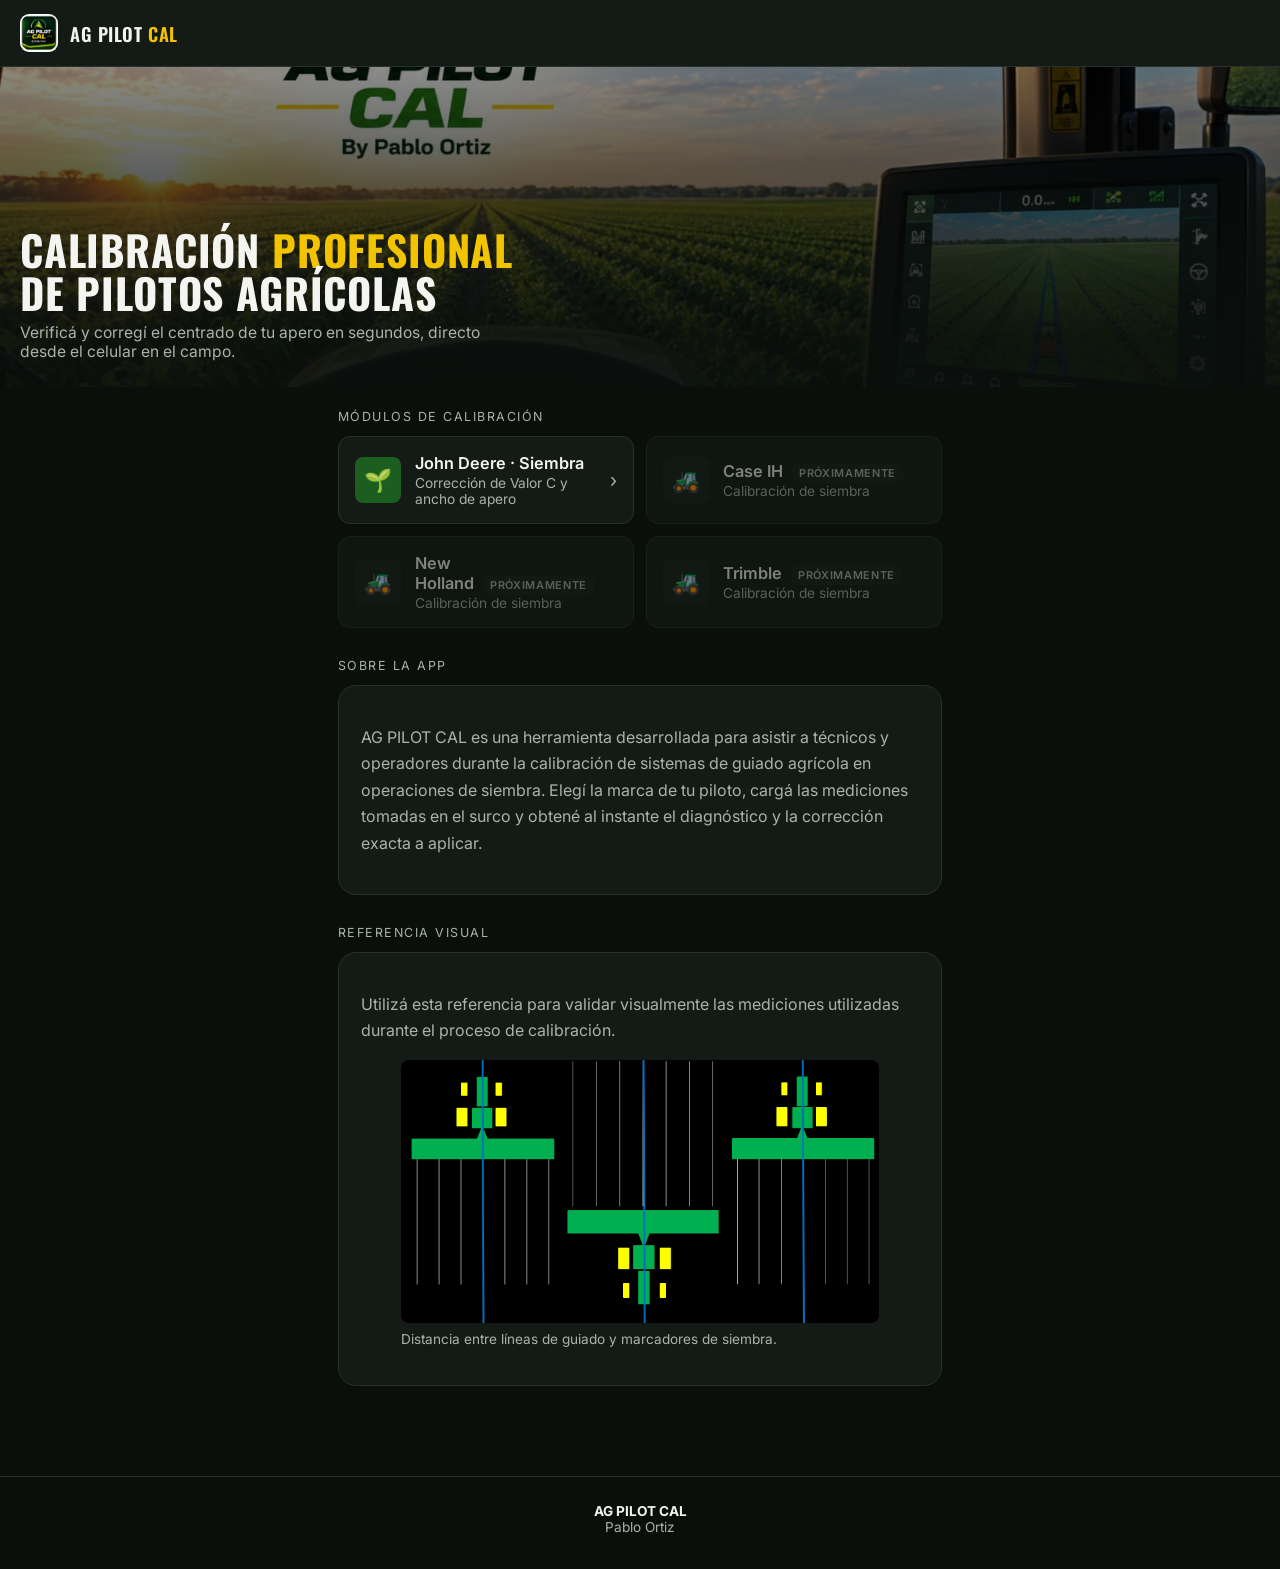
==== commit b0a82133: "Add files via upload" ====
--- a/index.html
+++ b/index.html
@@ -1,14 +1,4 @@
 <!DOCTYPE html>
-<html lang="es">
-<head>
-<meta charset="UTF-8">
-<meta name="viewport" content="width=device-width, initial-scale=1.0, viewport-fit=cover">
-<title>AG PILOT CAL — Calibración de Pilotos Agrícolas</title>
-<meta name="description" content="Herramienta profesional para calibración de pilotos agrícolas en operaciones de siembra.">
-
-<!-- PWA -->
-<meta name="theme-color" content="#0a0f0c">
-<link rel="manifest" href="manifest.json"><!DOCTYPE html>
 <html lang="es">
 <head>
 <meta charset="UTF-8">
@@ -134,119 +124,3 @@
 
 </body>
 </html>
-
-<link rel="icon" href="img/favicon.png">
-<link rel="apple-touch-icon" href="img/apple-touch-icon.png">
-<meta name="apple-mobile-web-app-capable" content="yes">
-<meta name="apple-mobile-web-app-status-bar-style" content="black-translucent">
-<meta name="apple-mobile-web-app-title" content="AG PILOT CAL">
-
-<!-- social preview -->
-<meta property="og:title" content="AG PILOT CAL">
-<meta property="og:description" content="Calibración profesional de pilotos agrícolas.">
-<meta property="og:image" content="img/portada.jpg">
-<meta property="og:type" content="website">
-
-<link rel="preconnect" href="https://fonts.googleapis.com">
-<link rel="preconnect" href="https://fonts.gstatic.com" crossorigin>
-<link href="https://fonts.googleapis.com/css2?family=Oswald:wght@500;600;700&family=Inter:wght@400;500;600&display=swap" rel="stylesheet">
-
-<link rel="stylesheet" href="css/style.css">
-</head>
-<body>
-
-<header class="topbar">
-  <img src="img/icon-192.png" alt="AG PILOT CAL">
-  <div class="brand">AG PILOT <span>CAL</span></div>
-</header>
-
-<div class="hero">
-  <img src="img/portada.jpg" alt="Cabina de tractor con pantalla de guiado agrícola">
-  <div class="hero-copy">
-    <h1>Calibración <span class="accent">profesional</span><br>de pilotos agrícolas</h1>
-    <p>Verificá y corregí el centrado de tu apero en segundos, directo desde el celular en el campo.</p>
-  </div>
-</div>
-
-<main>
-
-  <section>
-    <div class="section-title">MÓDULOS DE CALIBRACIÓN</div>
-    <div class="modules">
-
-      <a class="module-card active" href="modules/john-deere-siembra.html">
-        <div class="icon">🌱</div>
-        <div class="info">
-          <div class="name">John Deere · Siembra</div>
-          <div class="desc">Corrección de Valor C y ancho de apero</div>
-        </div>
-        <div class="chevron">›</div>
-      </a>
-
-      <div class="module-card disabled">
-        <div class="icon">🚜</div>
-        <div class="info">
-          <div class="name">Case IH<span class="badge">Próximamente</span></div>
-          <div class="desc">Calibración de siembra</div>
-        </div>
-      </div>
-
-      <div class="module-card disabled">
-        <div class="icon">🚜</div>
-        <div class="info">
-          <div class="name">New Holland<span class="badge">Próximamente</span></div>
-          <div class="desc">Calibración de siembra</div>
-        </div>
-      </div>
-
-      <div class="module-card disabled">
-        <div class="icon">🚜</div>
-        <div class="info">
-          <div class="name">Trimble<span class="badge">Próximamente</span></div>
-          <div class="desc">Calibración de siembra</div>
-        </div>
-      </div>
-
-    </div>
-  </section>
-
-  <section>
-    <div class="section-title">SOBRE LA APP</div>
-    <div class="card">
-      <p>
-        AG PILOT CAL es una herramienta desarrollada para asistir a técnicos y operadores
-        durante la calibración de sistemas de guiado agrícola en operaciones de siembra.
-        Elegí la marca de tu piloto, cargá las mediciones tomadas en el surco y obtené
-        al instante el diagnóstico y la corrección exacta a aplicar.
-      </p>
-    </div>
-  </section>
-
-  <section>
-    <div class="section-title">REFERENCIA VISUAL</div>
-    <div class="card">
-      <p>Utilizá esta referencia para validar visualmente las mediciones utilizadas durante el proceso de calibración.</p>
-      <figure>
-        <img src="img/referencia.png" alt="Esquema de referencia de medición de surcos y marcadores">
-        <figcaption>Distancia entre líneas de guiado y marcadores de siembra.</figcaption>
-      </figure>
-    </div>
-  </section>
-
-</main>
-
-<footer>
-  <strong>AG PILOT CAL</strong><br>
-  Pablo Ortiz
-</footer>
-
-<script>
-if ('serviceWorker' in navigator) {
-  window.addEventListener('load', () => {
-    navigator.serviceWorker.register('service-worker.js');
-  });
-}
-</script>
-
-</body>
-</html>
--- a/css/style.css
+++ b/css/style.css
@@ -96,6 +96,104 @@
 }
 .hero-copy{
   position:absolute;
+  inset:0;/* ============================================
+   AG PILOT CAL — design tokens
+   ============================================ */
+:root{
+  --bg:            #0a0f0c;
+  --surface:       #141b16;
+  --surface-2:     #1b241d;
+  --border:        #263129;
+
+  --primary:       #1b5e20;
+  --primary-light: #2e8b34;
+  --accent:        #f2c300;
+  --accent-dim:    #c9a300;
+
+  --text:          #f4f5f1;
+  --text-dim:      #a9b3ac;
+
+  --success:       #48c05c;
+  --warning:       #ffab2e;
+  --danger:        #ff5a52;
+
+  --radius-lg: 18px;
+  --radius-md: 12px;
+  --radius-sm: 8px;
+
+  --shadow: 0 10px 30px rgba(0,0,0,.45);
+}
+
+*{ box-sizing:border-box; }
+
+html,body{
+  margin:0;
+  padding:0;
+  background:var(--bg);
+  color:var(--text);
+  font-family:'Inter',-apple-system,BlinkMacSystemFont,'Segoe UI',Roboto,sans-serif;
+  -webkit-tap-highlight-color:transparent;
+}
+
+h1,h2,h3,.brand-word{
+  font-family:'Oswald','Inter',sans-serif;
+  text-transform:uppercase;
+  letter-spacing:.02em;
+  margin:0;
+}
+
+a{ color:inherit; }
+
+img{ max-width:100%; display:block; }
+
+/* ---------- top nav ---------- */
+.topbar{
+  display:flex;
+  align-items:center;
+  gap:12px;
+  padding:14px 20px;
+  background:var(--surface);
+  border-bottom:1px solid var(--border);
+  position:sticky;
+  top:0;
+  z-index:10;
+}
+.topbar img{
+  width:38px;
+  height:38px;
+  border-radius:9px;
+}
+.topbar .brand{
+  font-family:'Oswald',sans-serif;
+  font-size:1.15rem;
+  font-weight:600;
+  letter-spacing:.03em;
+}
+.topbar .brand span{ color:var(--accent); }
+.topbar .back{
+  margin-left:auto;
+  font-size:.9rem;
+  color:var(--text-dim);
+  text-decoration:none;
+  border:1px solid var(--border);
+  padding:8px 14px;
+  border-radius:999px;
+}
+
+/* ---------- hero ---------- */
+.hero{
+  position:relative;
+  overflow:hidden;
+}
+.hero img{
+  width:100%;
+  height:min(52vw,320px);
+  object-fit:cover;
+  object-position:center 40%;
+  filter:brightness(.55);
+}
+.hero-copy{
+  position:absolute;
   inset:0;
   display:flex;
   flex-direction:column;
@@ -298,3 +396,205 @@
 @media (min-width:520px){
   .modules{ grid-template-columns:1fr 1fr; }
 }
+
+  display:flex;
+  flex-direction:column;
+  justify-content:flex-end;
+  padding:22px 20px 26px;
+  background:linear-gradient(180deg,rgba(10,15,12,0) 0%,rgba(10,15,12,.9) 85%);
+}
+.hero-copy h1{
+  font-size:clamp(1.7rem,6vw,2.6rem);
+  line-height:1.05;
+}
+.hero-copy .accent{ color:var(--accent); }
+.hero-copy p{
+  margin:8px 0 0;
+  color:var(--text-dim);
+  font-size:.98rem;
+  max-width:46ch;
+}
+
+/* ---------- layout ---------- */
+main{
+  max-width:640px;
+  margin:0 auto;
+  padding:22px 18px 60px;
+}
+section{ margin-bottom:30px; }
+.section-title{
+  font-size:.78rem;
+  color:var(--text-dim);
+  letter-spacing:.12em;
+  margin-bottom:12px;
+}
+
+/* ---------- module cards ---------- */
+.modules{
+  display:grid;
+  grid-template-columns:1fr;
+  gap:12px;
+}
+.module-card{
+  display:flex;
+  align-items:center;
+  gap:14px;
+  background:var(--surface);
+  border:1px solid var(--border);
+  border-radius:var(--radius-md);
+  padding:16px;
+  text-decoration:none;
+  color:var(--text);
+  transition:border-color .15s ease, transform .15s ease;
+}
+.module-card:active{ transform:scale(.98); }
+.module-card.active:hover{ border-color:var(--primary-light); }
+.module-card .icon{
+  width:46px;
+  height:46px;
+  border-radius:var(--radius-sm);
+  background:var(--primary);
+  display:flex;
+  align-items:center;
+  justify-content:center;
+  font-size:1.4rem;
+  flex-shrink:0;
+}
+.module-card .info{ flex:1; min-width:0; }
+.module-card .info .name{
+  font-weight:600;
+  font-size:1.02rem;
+}
+.module-card .info .desc{
+  color:var(--text-dim);
+  font-size:.86rem;
+  margin-top:2px;
+}
+.module-card .chevron{ color:var(--text-dim); font-size:1.2rem; }
+
+.module-card.disabled{
+  opacity:.5;
+  cursor:default;
+  pointer-events:none;
+}
+.module-card.disabled .icon{ background:var(--surface-2); }
+.module-card .badge{
+  font-size:.68rem;
+  letter-spacing:.06em;
+  text-transform:uppercase;
+  background:var(--surface-2);
+  color:var(--text-dim);
+  padding:3px 8px;
+  border-radius:999px;
+  margin-left:8px;
+}
+
+/* ---------- generic card ---------- */
+.card{
+  background:var(--surface);
+  border:1px solid var(--border);
+  border-radius:var(--radius-lg);
+  padding:22px;
+}
+.card p{
+  line-height:1.65;
+  color:var(--text-dim);
+}
+.card + .card{ margin-top:16px; }
+.card img{ border-radius:var(--radius-sm); margin-top:14px; }
+.card figcaption{
+  color:var(--text-dim);
+  font-size:.85rem;
+  margin-top:8px;
+}
+
+/* ---------- footer ---------- */
+footer{
+  text-align:center;
+  padding:26px 20px 34px;
+  color:var(--text-dim);
+  font-size:.85rem;
+  border-top:1px solid var(--border);
+}
+footer strong{ color:var(--text); }
+
+/* ---------- form controls (calibration tool) ---------- */
+label{
+  display:block;
+  font-size:.85rem;
+  color:var(--text-dim);
+  margin:16px 0 6px;
+}
+select, input[type="number"]{
+  width:100%;
+  padding:14px;
+  font-size:1.05rem;
+  border:1px solid var(--border);
+  background:var(--surface-2);
+  color:var(--text);
+  border-radius:var(--radius-sm);
+}
+select:focus, input:focus{
+  outline:2px solid var(--primary-light);
+  outline-offset:1px;
+}
+
+button.primary{
+  width:100%;
+  padding:17px;
+  background:var(--accent);
+  color:#1a1400;
+  font-family:'Oswald',sans-serif;
+  font-size:1.15rem;
+  letter-spacing:.03em;
+  text-transform:uppercase;
+  font-weight:600;
+  border:none;
+  border-radius:var(--radius-sm);
+  cursor:pointer;
+  margin-top:22px;
+}
+button.primary:active{ background:var(--accent-dim); }
+
+.result{ display:none; margin-top:20px; }
+.status-line{
+  font-family:'Oswald',sans-serif;
+  font-size:1.25rem;
+  letter-spacing:.01em;
+}
+.status-ok{ color:var(--success); }
+.status-warn{ color:var(--warning); }
+
+.box{
+  background:var(--surface-2);
+  border:1px solid var(--border);
+  border-radius:var(--radius-sm);
+  padding:14px 16px;
+  margin-top:12px;
+}
+.box b{
+  display:block;
+  font-size:.78rem;
+  letter-spacing:.06em;
+  text-transform:uppercase;
+  color:var(--text-dim);
+  margin-bottom:6px;
+}
+.box .value{ font-size:1.3rem; font-weight:600; }
+
+.action-list{
+  background:var(--surface-2);
+  border-radius:var(--radius-sm);
+  padding:16px;
+  margin-top:16px;
+  line-height:1.8;
+}
+.action-list h3{
+  font-size:.9rem;
+  color:var(--accent);
+  margin-bottom:8px;
+}
+
+@media (min-width:520px){
+  .modules{ grid-template-columns:1fr 1fr; }
+}
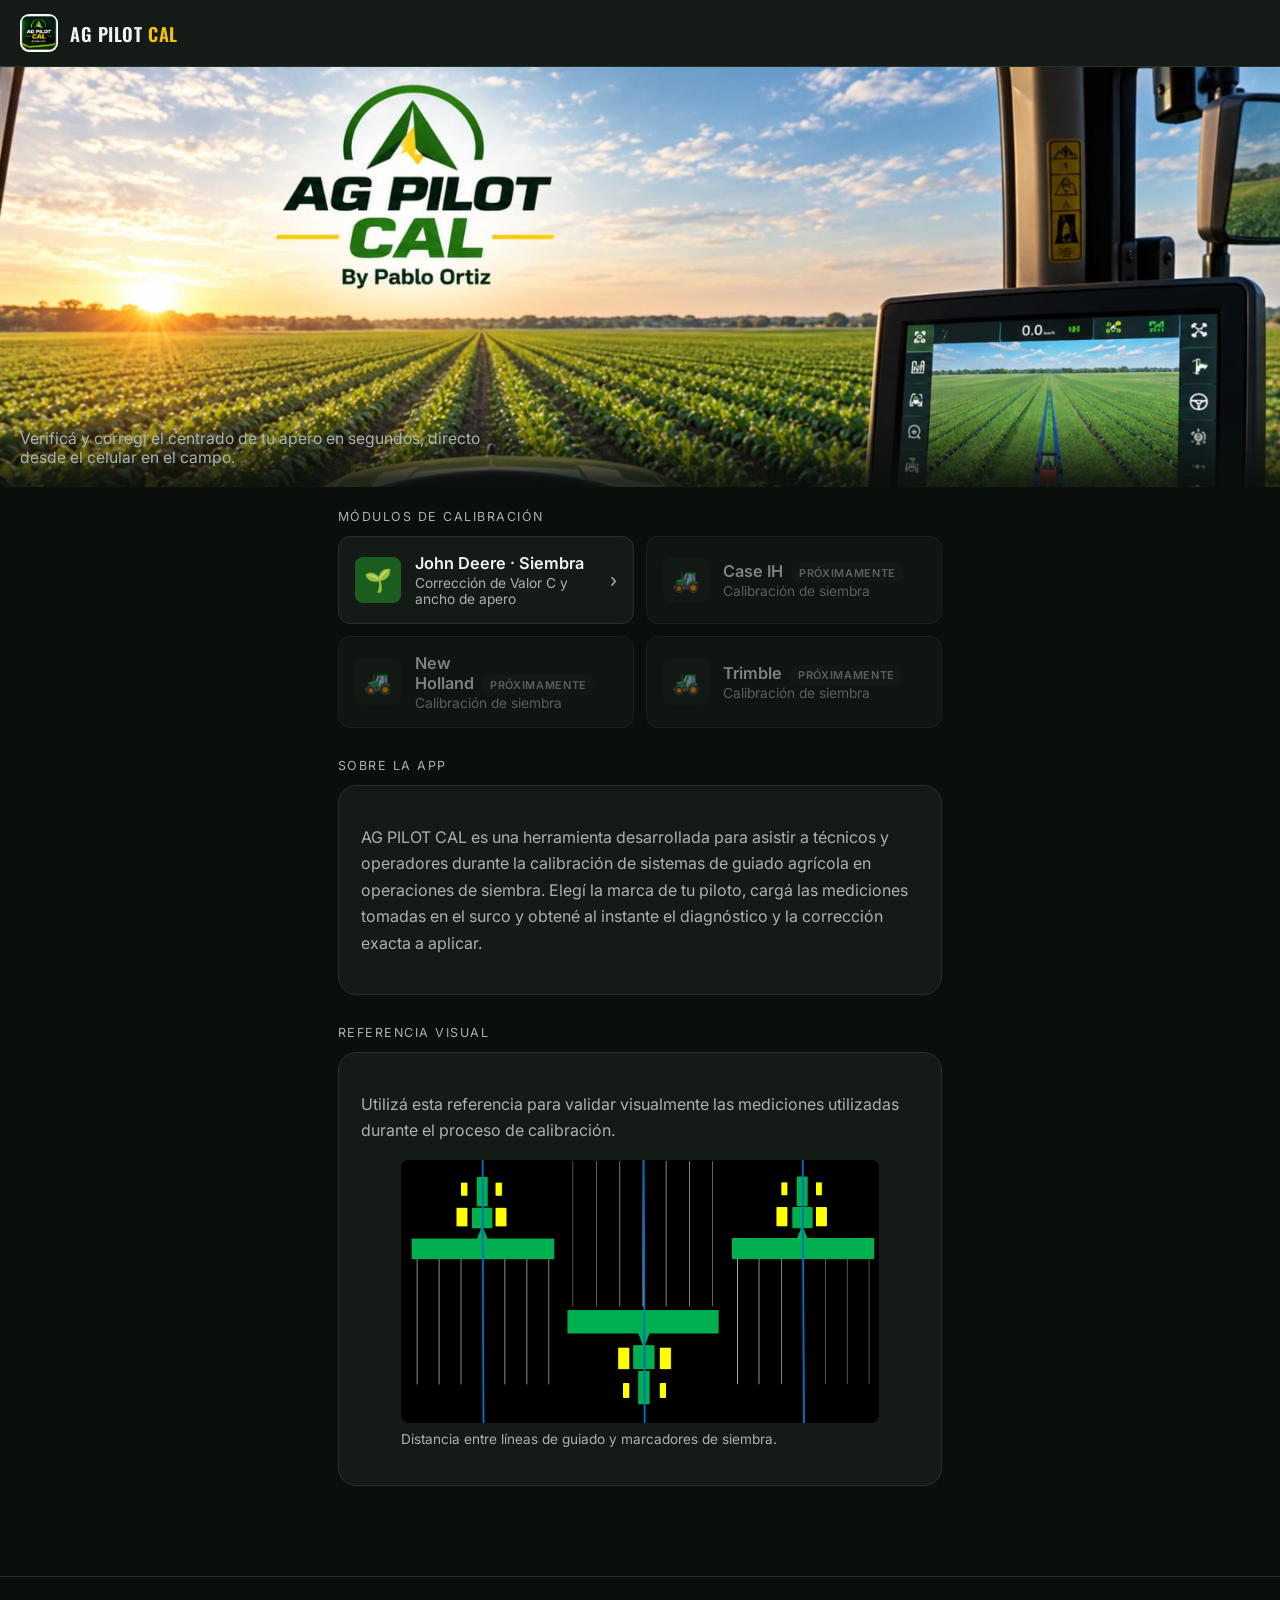
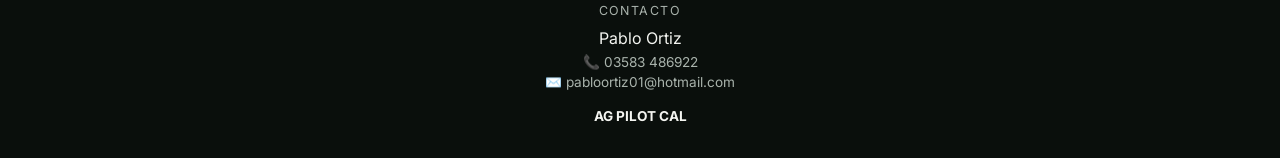
==== commit c7eb75c2: "Add files via upload" ====
--- a/index.html
+++ b/index.html
@@ -37,7 +37,6 @@
 <div class="hero">
   <img src="img/portada.jpg" alt="Cabina de tractor con pantalla de guiado agrícola">
   <div class="hero-copy">
-    <h1>Calibración <span class="accent">profesional</span><br>de pilotos agrícolas</h1>
     <p>Verificá y corregí el centrado de tu apero en segundos, directo desde el celular en el campo.</p>
   </div>
 </div>
@@ -110,8 +109,13 @@
 </main>
 
 <footer>
-  <strong>AG PILOT CAL</strong><br>
-  Pablo Ortiz
+  <div class="contact">
+    <div class="label">Contacto</div>
+    <div class="name">Pablo Ortiz</div>
+    <a href="tel:03583486922">📞 03583 486922</a>
+    <a href="mailto:pabloortiz01@hotmail.com">✉️ pabloortiz01@hotmail.com</a>
+  </div>
+  <strong>AG PILOT CAL</strong>
 </footer>
 
 <script>
--- a/css/style.css
+++ b/css/style.css
@@ -89,125 +89,21 @@
 }
 .hero img{
   width:100%;
-  height:min(52vw,320px);
+  height:min(60vw,420px);
   object-fit:cover;
-  object-position:center 40%;
-  filter:brightness(.55);
+  object-position:center top;
 }
 .hero-copy{
   position:absolute;
-  inset:0;/* ============================================
-   AG PILOT CAL — design tokens
-   ============================================ */
-:root{
-  --bg:            #0a0f0c;
-  --surface:       #141b16;
-  --surface-2:     #1b241d;
-  --border:        #263129;
-
-  --primary:       #1b5e20;
-  --primary-light: #2e8b34;
-  --accent:        #f2c300;
-  --accent-dim:    #c9a300;
-
-  --text:          #f4f5f1;
-  --text-dim:      #a9b3ac;
-
-  --success:       #48c05c;
-  --warning:       #ffab2e;
-  --danger:        #ff5a52;
-
-  --radius-lg: 18px;
-  --radius-md: 12px;
-  --radius-sm: 8px;
-
-  --shadow: 0 10px 30px rgba(0,0,0,.45);
-}
-
-*{ box-sizing:border-box; }
-
-html,body{
-  margin:0;
-  padding:0;
-  background:var(--bg);
-  color:var(--text);
-  font-family:'Inter',-apple-system,BlinkMacSystemFont,'Segoe UI',Roboto,sans-serif;
-  -webkit-tap-highlight-color:transparent;
-}
-
-h1,h2,h3,.brand-word{
-  font-family:'Oswald','Inter',sans-serif;
-  text-transform:uppercase;
-  letter-spacing:.02em;
-  margin:0;
-}
-
-a{ color:inherit; }
-
-img{ max-width:100%; display:block; }
-
-/* ---------- top nav ---------- */
-.topbar{
-  display:flex;
-  align-items:center;
-  gap:12px;
-  padding:14px 20px;
-  background:var(--surface);
-  border-bottom:1px solid var(--border);
-  position:sticky;
-  top:0;
-  z-index:10;
-}
-.topbar img{
-  width:38px;
-  height:38px;
-  border-radius:9px;
-}
-.topbar .brand{
-  font-family:'Oswald',sans-serif;
-  font-size:1.15rem;
-  font-weight:600;
-  letter-spacing:.03em;
-}
-.topbar .brand span{ color:var(--accent); }
-.topbar .back{
-  margin-left:auto;
-  font-size:.9rem;
-  color:var(--text-dim);
-  text-decoration:none;
-  border:1px solid var(--border);
-  padding:8px 14px;
-  border-radius:999px;
-}
-
-/* ---------- hero ---------- */
-.hero{
-  position:relative;
-  overflow:hidden;
-}
-.hero img{
-  width:100%;
-  height:min(52vw,320px);
-  object-fit:cover;
-  object-position:center 40%;
-  filter:brightness(.55);
-}
-.hero-copy{
-  position:absolute;
-  inset:0;
+  left:0; right:0; bottom:0;
   display:flex;
   flex-direction:column;
   justify-content:flex-end;
-  padding:22px 20px 26px;
-  background:linear-gradient(180deg,rgba(10,15,12,0) 0%,rgba(10,15,12,.9) 85%);
-}
-.hero-copy h1{
-  font-size:clamp(1.7rem,6vw,2.6rem);
-  line-height:1.05;
-}
-.hero-copy .accent{ color:var(--accent); }
+  padding:16px 20px 20px;
+  background:linear-gradient(180deg,rgba(10,15,12,0) 0%,rgba(10,15,12,.85) 90%);
+}
 .hero-copy p{
-  margin:8px 0 0;
+  margin:0;
   color:var(--text-dim);
   font-size:.98rem;
   max-width:46ch;
@@ -315,6 +211,28 @@
   border-top:1px solid var(--border);
 }
 footer strong{ color:var(--text); }
+.contact{
+  margin-bottom:18px;
+}
+.contact .label{
+  font-size:.78rem;
+  letter-spacing:.12em;
+  text-transform:uppercase;
+  color:var(--text-dim);
+  margin-bottom:10px;
+}
+.contact .name{
+  color:var(--text);
+  font-size:1rem;
+  margin-bottom:6px;
+}
+.contact a{
+  display:block;
+  color:var(--text-dim);
+  text-decoration:none;
+  margin-top:4px;
+}
+.contact a:active{ color:var(--accent); }
 
 /* ---------- form controls (calibration tool) ---------- */
 label{
@@ -354,6 +272,23 @@
 }
 button.primary:active{ background:var(--accent-dim); }
 
+button.secondary{
+  width:100%;
+  padding:15px;
+  background:var(--surface-2);
+  color:var(--text);
+  font-family:'Oswald',sans-serif;
+  font-size:1rem;
+  letter-spacing:.03em;
+  text-transform:uppercase;
+  font-weight:600;
+  border:1px solid var(--border);
+  border-radius:var(--radius-sm);
+  cursor:pointer;
+  margin-top:10px;
+}
+button.secondary:active{ background:var(--surface); }
+
 .result{ display:none; margin-top:20px; }
 .status-line{
   font-family:'Oswald',sans-serif;
@@ -396,205 +331,3 @@
 @media (min-width:520px){
   .modules{ grid-template-columns:1fr 1fr; }
 }
-
-  display:flex;
-  flex-direction:column;
-  justify-content:flex-end;
-  padding:22px 20px 26px;
-  background:linear-gradient(180deg,rgba(10,15,12,0) 0%,rgba(10,15,12,.9) 85%);
-}
-.hero-copy h1{
-  font-size:clamp(1.7rem,6vw,2.6rem);
-  line-height:1.05;
-}
-.hero-copy .accent{ color:var(--accent); }
-.hero-copy p{
-  margin:8px 0 0;
-  color:var(--text-dim);
-  font-size:.98rem;
-  max-width:46ch;
-}
-
-/* ---------- layout ---------- */
-main{
-  max-width:640px;
-  margin:0 auto;
-  padding:22px 18px 60px;
-}
-section{ margin-bottom:30px; }
-.section-title{
-  font-size:.78rem;
-  color:var(--text-dim);
-  letter-spacing:.12em;
-  margin-bottom:12px;
-}
-
-/* ---------- module cards ---------- */
-.modules{
-  display:grid;
-  grid-template-columns:1fr;
-  gap:12px;
-}
-.module-card{
-  display:flex;
-  align-items:center;
-  gap:14px;
-  background:var(--surface);
-  border:1px solid var(--border);
-  border-radius:var(--radius-md);
-  padding:16px;
-  text-decoration:none;
-  color:var(--text);
-  transition:border-color .15s ease, transform .15s ease;
-}
-.module-card:active{ transform:scale(.98); }
-.module-card.active:hover{ border-color:var(--primary-light); }
-.module-card .icon{
-  width:46px;
-  height:46px;
-  border-radius:var(--radius-sm);
-  background:var(--primary);
-  display:flex;
-  align-items:center;
-  justify-content:center;
-  font-size:1.4rem;
-  flex-shrink:0;
-}
-.module-card .info{ flex:1; min-width:0; }
-.module-card .info .name{
-  font-weight:600;
-  font-size:1.02rem;
-}
-.module-card .info .desc{
-  color:var(--text-dim);
-  font-size:.86rem;
-  margin-top:2px;
-}
-.module-card .chevron{ color:var(--text-dim); font-size:1.2rem; }
-
-.module-card.disabled{
-  opacity:.5;
-  cursor:default;
-  pointer-events:none;
-}
-.module-card.disabled .icon{ background:var(--surface-2); }
-.module-card .badge{
-  font-size:.68rem;
-  letter-spacing:.06em;
-  text-transform:uppercase;
-  background:var(--surface-2);
-  color:var(--text-dim);
-  padding:3px 8px;
-  border-radius:999px;
-  margin-left:8px;
-}
-
-/* ---------- generic card ---------- */
-.card{
-  background:var(--surface);
-  border:1px solid var(--border);
-  border-radius:var(--radius-lg);
-  padding:22px;
-}
-.card p{
-  line-height:1.65;
-  color:var(--text-dim);
-}
-.card + .card{ margin-top:16px; }
-.card img{ border-radius:var(--radius-sm); margin-top:14px; }
-.card figcaption{
-  color:var(--text-dim);
-  font-size:.85rem;
-  margin-top:8px;
-}
-
-/* ---------- footer ---------- */
-footer{
-  text-align:center;
-  padding:26px 20px 34px;
-  color:var(--text-dim);
-  font-size:.85rem;
-  border-top:1px solid var(--border);
-}
-footer strong{ color:var(--text); }
-
-/* ---------- form controls (calibration tool) ---------- */
-label{
-  display:block;
-  font-size:.85rem;
-  color:var(--text-dim);
-  margin:16px 0 6px;
-}
-select, input[type="number"]{
-  width:100%;
-  padding:14px;
-  font-size:1.05rem;
-  border:1px solid var(--border);
-  background:var(--surface-2);
-  color:var(--text);
-  border-radius:var(--radius-sm);
-}
-select:focus, input:focus{
-  outline:2px solid var(--primary-light);
-  outline-offset:1px;
-}
-
-button.primary{
-  width:100%;
-  padding:17px;
-  background:var(--accent);
-  color:#1a1400;
-  font-family:'Oswald',sans-serif;
-  font-size:1.15rem;
-  letter-spacing:.03em;
-  text-transform:uppercase;
-  font-weight:600;
-  border:none;
-  border-radius:var(--radius-sm);
-  cursor:pointer;
-  margin-top:22px;
-}
-button.primary:active{ background:var(--accent-dim); }
-
-.result{ display:none; margin-top:20px; }
-.status-line{
-  font-family:'Oswald',sans-serif;
-  font-size:1.25rem;
-  letter-spacing:.01em;
-}
-.status-ok{ color:var(--success); }
-.status-warn{ color:var(--warning); }
-
-.box{
-  background:var(--surface-2);
-  border:1px solid var(--border);
-  border-radius:var(--radius-sm);
-  padding:14px 16px;
-  margin-top:12px;
-}
-.box b{
-  display:block;
-  font-size:.78rem;
-  letter-spacing:.06em;
-  text-transform:uppercase;
-  color:var(--text-dim);
-  margin-bottom:6px;
-}
-.box .value{ font-size:1.3rem; font-weight:600; }
-
-.action-list{
-  background:var(--surface-2);
-  border-radius:var(--radius-sm);
-  padding:16px;
-  margin-top:16px;
-  line-height:1.8;
-}
-.action-list h3{
-  font-size:.9rem;
-  color:var(--accent);
-  margin-bottom:8px;
-}
-
-@media (min-width:520px){
-  .modules{ grid-template-columns:1fr 1fr; }
-}
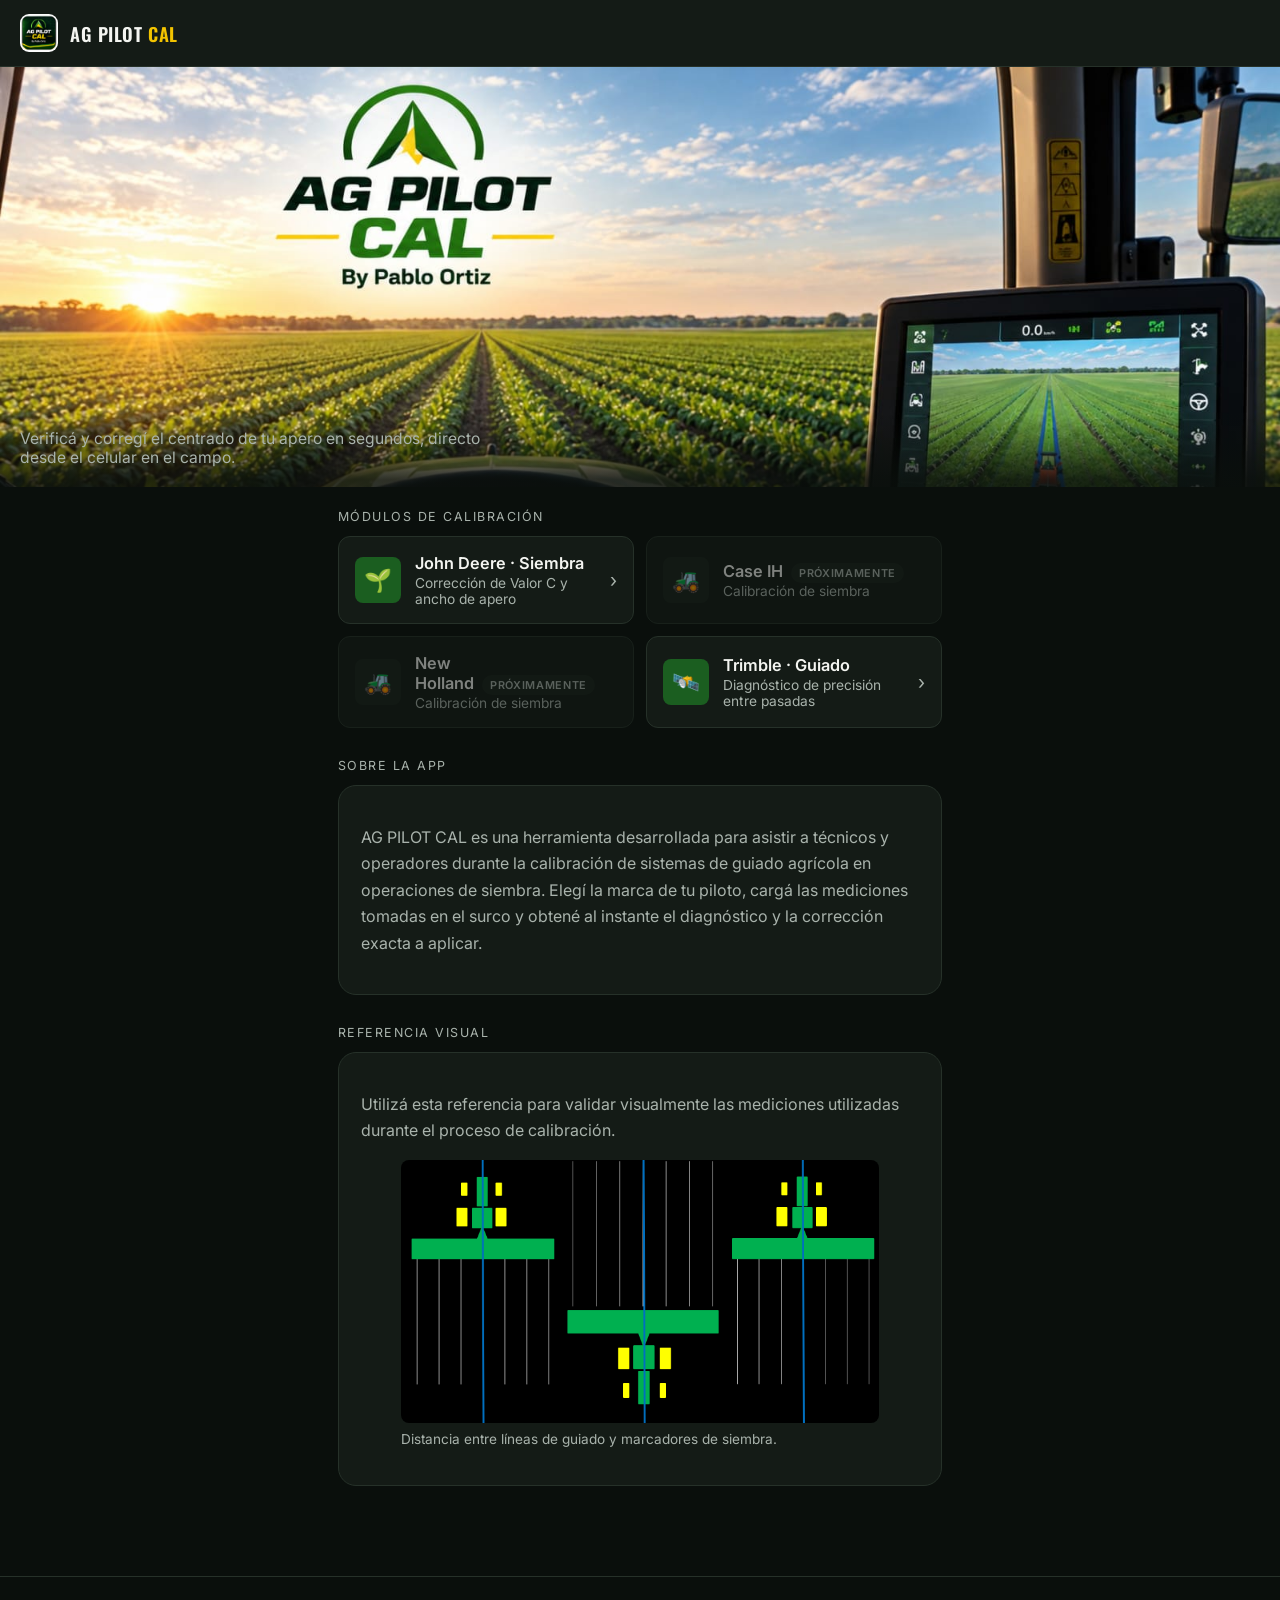
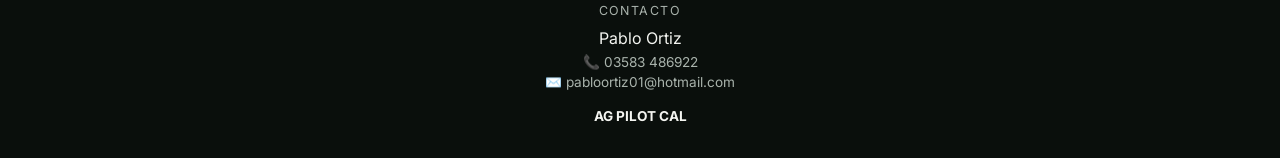
==== commit 2bab6f2b: "Add files via upload" ====
--- a/index.html
+++ b/index.html
@@ -72,13 +72,14 @@
         </div>
       </div>
 
-      <div class="module-card disabled">
-        <div class="icon">🚜</div>
+      <a class="module-card active" href="modules/trimble.html">
+        <div class="icon">🛰️</div>
         <div class="info">
-          <div class="name">Trimble<span class="badge">Próximamente</span></div>
-          <div class="desc">Calibración de siembra</div>
+          <div class="name">Trimble · Guiado</div>
+          <div class="desc">Diagnóstico de precisión entre pasadas</div>
         </div>
-      </div>
+        <div class="chevron">›</div>
+      </a>
 
     </div>
   </section>
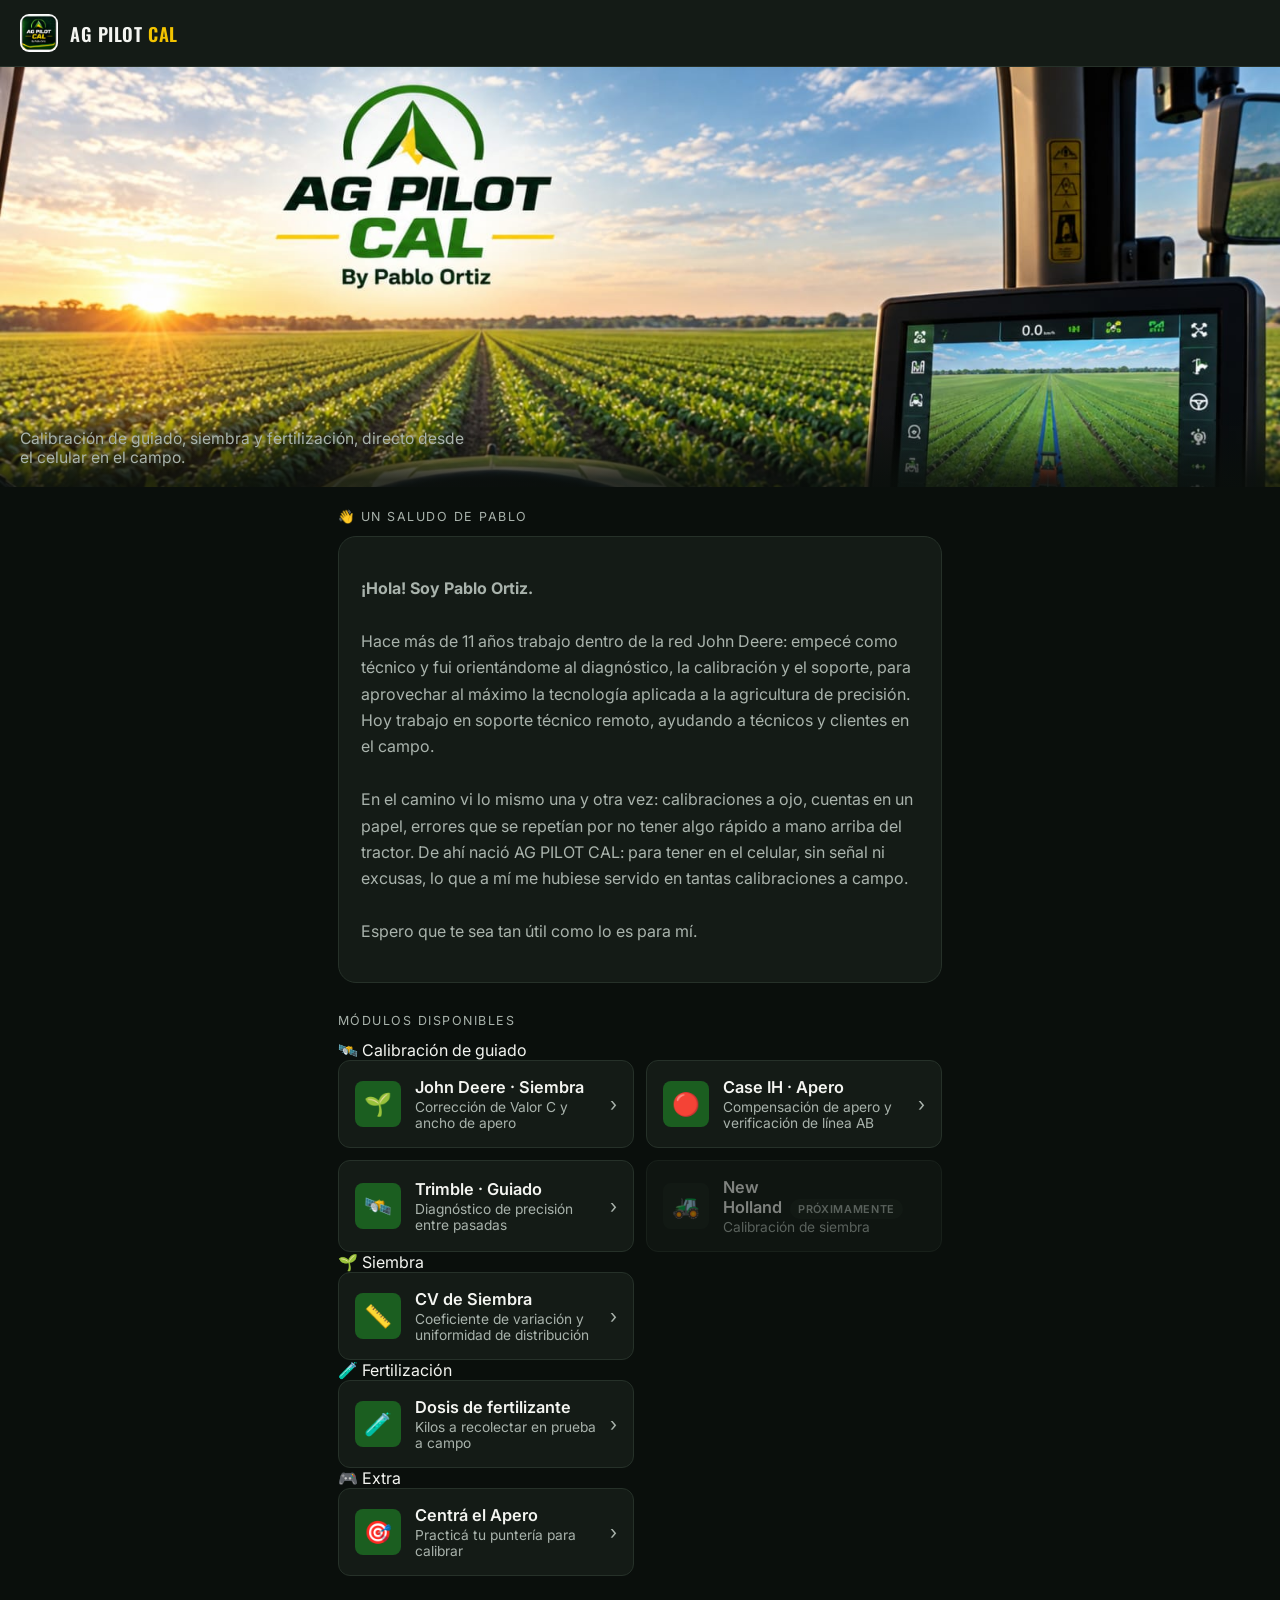
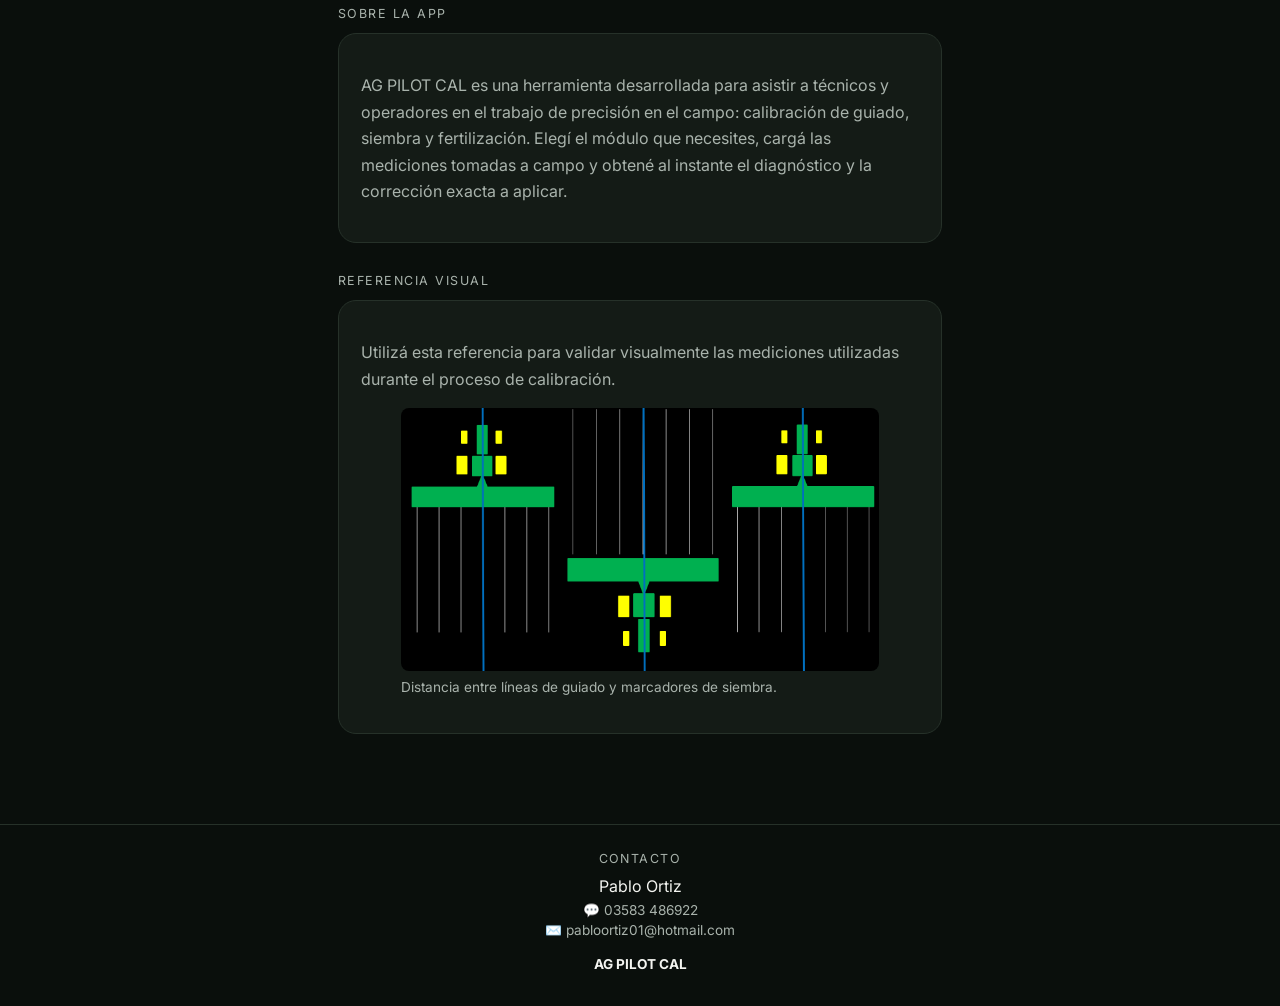
==== commit 342c4ad5: "Add files via upload" ====
--- a/index.html
+++ b/index.html
@@ -3,8 +3,8 @@
 <head>
 <meta charset="UTF-8">
 <meta name="viewport" content="width=device-width, initial-scale=1.0, viewport-fit=cover">
-<title>AG PILOT CAL — Calibración de Pilotos Agrícolas</title>
-<meta name="description" content="Herramienta profesional para calibración de pilotos agrícolas en operaciones de siembra.">
+<title>AG PILOT CAL — Herramientas para el Trabajo de Precisión</title>
+<meta name="description" content="Calibración de guiado, siembra y fertilización para el trabajo de precisión en el campo.">
 
 <!-- PWA -->
 <meta name="theme-color" content="#0a0f0c">
@@ -17,7 +17,7 @@
 
 <!-- social preview -->
 <meta property="og:title" content="AG PILOT CAL">
-<meta property="og:description" content="Calibración profesional de pilotos agrícolas.">
+<meta property="og:description" content="Calibración de guiado, siembra y fertilización para el trabajo de precisión en el campo.">
 <meta property="og:image" content="img/portada.jpg">
 <meta property="og:type" content="website">
 
@@ -37,14 +37,34 @@
 <div class="hero">
   <img src="img/portada.jpg" alt="Cabina de tractor con pantalla de guiado agrícola">
   <div class="hero-copy">
-    <p>Verificá y corregí el centrado de tu apero en segundos, directo desde el celular en el campo.</p>
+    <p>Calibración de guiado, siembra y fertilización, directo desde el celular en el campo.</p>
   </div>
 </div>
 
 <main>
 
   <section>
-    <div class="section-title">MÓDULOS DE CALIBRACIÓN</div>
+    <div class="section-title">👋 UN SALUDO DE PABLO</div>
+    <div class="card">
+      <p>
+        <strong>¡Hola! Soy Pablo Ortiz.</strong><br><br>
+        Hace más de 11 años trabajo dentro de la red John Deere: empecé como técnico
+        y fui orientándome al diagnóstico, la calibración y el soporte, para aprovechar
+        al máximo la tecnología aplicada a la agricultura de precisión. Hoy trabajo en
+        soporte técnico remoto, ayudando a técnicos y clientes en el campo.<br><br>
+        En el camino vi lo mismo una y otra vez: calibraciones a ojo, cuentas en un
+        papel, errores que se repetían por no tener algo rápido a mano arriba del
+        tractor. De ahí nació AG PILOT CAL: para tener en el celular, sin señal ni
+        excusas, lo que a mí me hubiese servido en tantas calibraciones a campo.<br><br>
+        Espero que te sea tan útil como lo es para mí.
+      </p>
+    </div>
+  </section>
+
+  <section>
+    <div class="section-title">MÓDULOS DISPONIBLES</div>
+
+    <div class="category-title">🛰️ Calibración de guiado</div>
     <div class="modules">
 
       <a class="module-card active" href="modules/john-deere-siembra.html">
@@ -56,21 +76,14 @@
         <div class="chevron">›</div>
       </a>
 
-      <div class="module-card disabled">
-        <div class="icon">🚜</div>
+      <a class="module-card active" href="modules/case-ih.html">
+        <div class="icon">🔴</div>
         <div class="info">
-          <div class="name">Case IH<span class="badge">Próximamente</span></div>
-          <div class="desc">Calibración de siembra</div>
+          <div class="name">Case IH · Apero</div>
+          <div class="desc">Compensación de apero y verificación de línea AB</div>
         </div>
-      </div>
-
-      <div class="module-card disabled">
-        <div class="icon">🚜</div>
-        <div class="info">
-          <div class="name">New Holland<span class="badge">Próximamente</span></div>
-          <div class="desc">Calibración de siembra</div>
-        </div>
-      </div>
+        <div class="chevron">›</div>
+      </a>
 
       <a class="module-card active" href="modules/trimble.html">
         <div class="icon">🛰️</div>
@@ -81,7 +94,58 @@
         <div class="chevron">›</div>
       </a>
 
+      <div class="module-card disabled">
+        <div class="icon">🚜</div>
+        <div class="info">
+          <div class="name">New Holland<span class="badge">Próximamente</span></div>
+          <div class="desc">Calibración de siembra</div>
+        </div>
+      </div>
+
     </div>
+
+    <div class="category-title">🌱 Siembra</div>
+    <div class="modules">
+
+      <a class="module-card active" href="modules/cv-siembra.html">
+        <div class="icon">📏</div>
+        <div class="info">
+          <div class="name">CV de Siembra</div>
+          <div class="desc">Coeficiente de variación y uniformidad de distribución</div>
+        </div>
+        <div class="chevron">›</div>
+      </a>
+
+    </div>
+
+    <div class="category-title">🧪 Fertilización</div>
+    <div class="modules">
+
+      <a class="module-card active" href="modules/fertilizante.html">
+        <div class="icon">🧪</div>
+        <div class="info">
+          <div class="name">Dosis de fertilizante</div>
+          <div class="desc">Kilos a recolectar en prueba a campo</div>
+        </div>
+        <div class="chevron">›</div>
+      </a>
+
+    </div>
+
+    <div class="category-title">🎮 Extra</div>
+    <div class="modules">
+
+      <a class="module-card active" href="modules/juego-centrado.html">
+        <div class="icon">🎯</div>
+        <div class="info">
+          <div class="name">Centrá el Apero</div>
+          <div class="desc">Practicá tu puntería para calibrar</div>
+        </div>
+        <div class="chevron">›</div>
+      </a>
+
+    </div>
+
   </section>
 
   <section>
@@ -89,9 +153,9 @@
     <div class="card">
       <p>
         AG PILOT CAL es una herramienta desarrollada para asistir a técnicos y operadores
-        durante la calibración de sistemas de guiado agrícola en operaciones de siembra.
-        Elegí la marca de tu piloto, cargá las mediciones tomadas en el surco y obtené
-        al instante el diagnóstico y la corrección exacta a aplicar.
+        en el trabajo de precisión en el campo: calibración de guiado, siembra y
+        fertilización. Elegí el módulo que necesites, cargá las mediciones tomadas a
+        campo y obtené al instante el diagnóstico y la corrección exacta a aplicar.
       </p>
     </div>
   </section>
@@ -113,7 +177,7 @@
   <div class="contact">
     <div class="label">Contacto</div>
     <div class="name">Pablo Ortiz</div>
-    <a href="tel:03583486922">📞 03583 486922</a>
+    <a href="https://wa.me/5493583486922" target="_blank" rel="noopener">💬 03583 486922</a>
     <a href="mailto:pabloortiz01@hotmail.com">✉️ pabloortiz01@hotmail.com</a>
   </div>
   <strong>AG PILOT CAL</strong>
